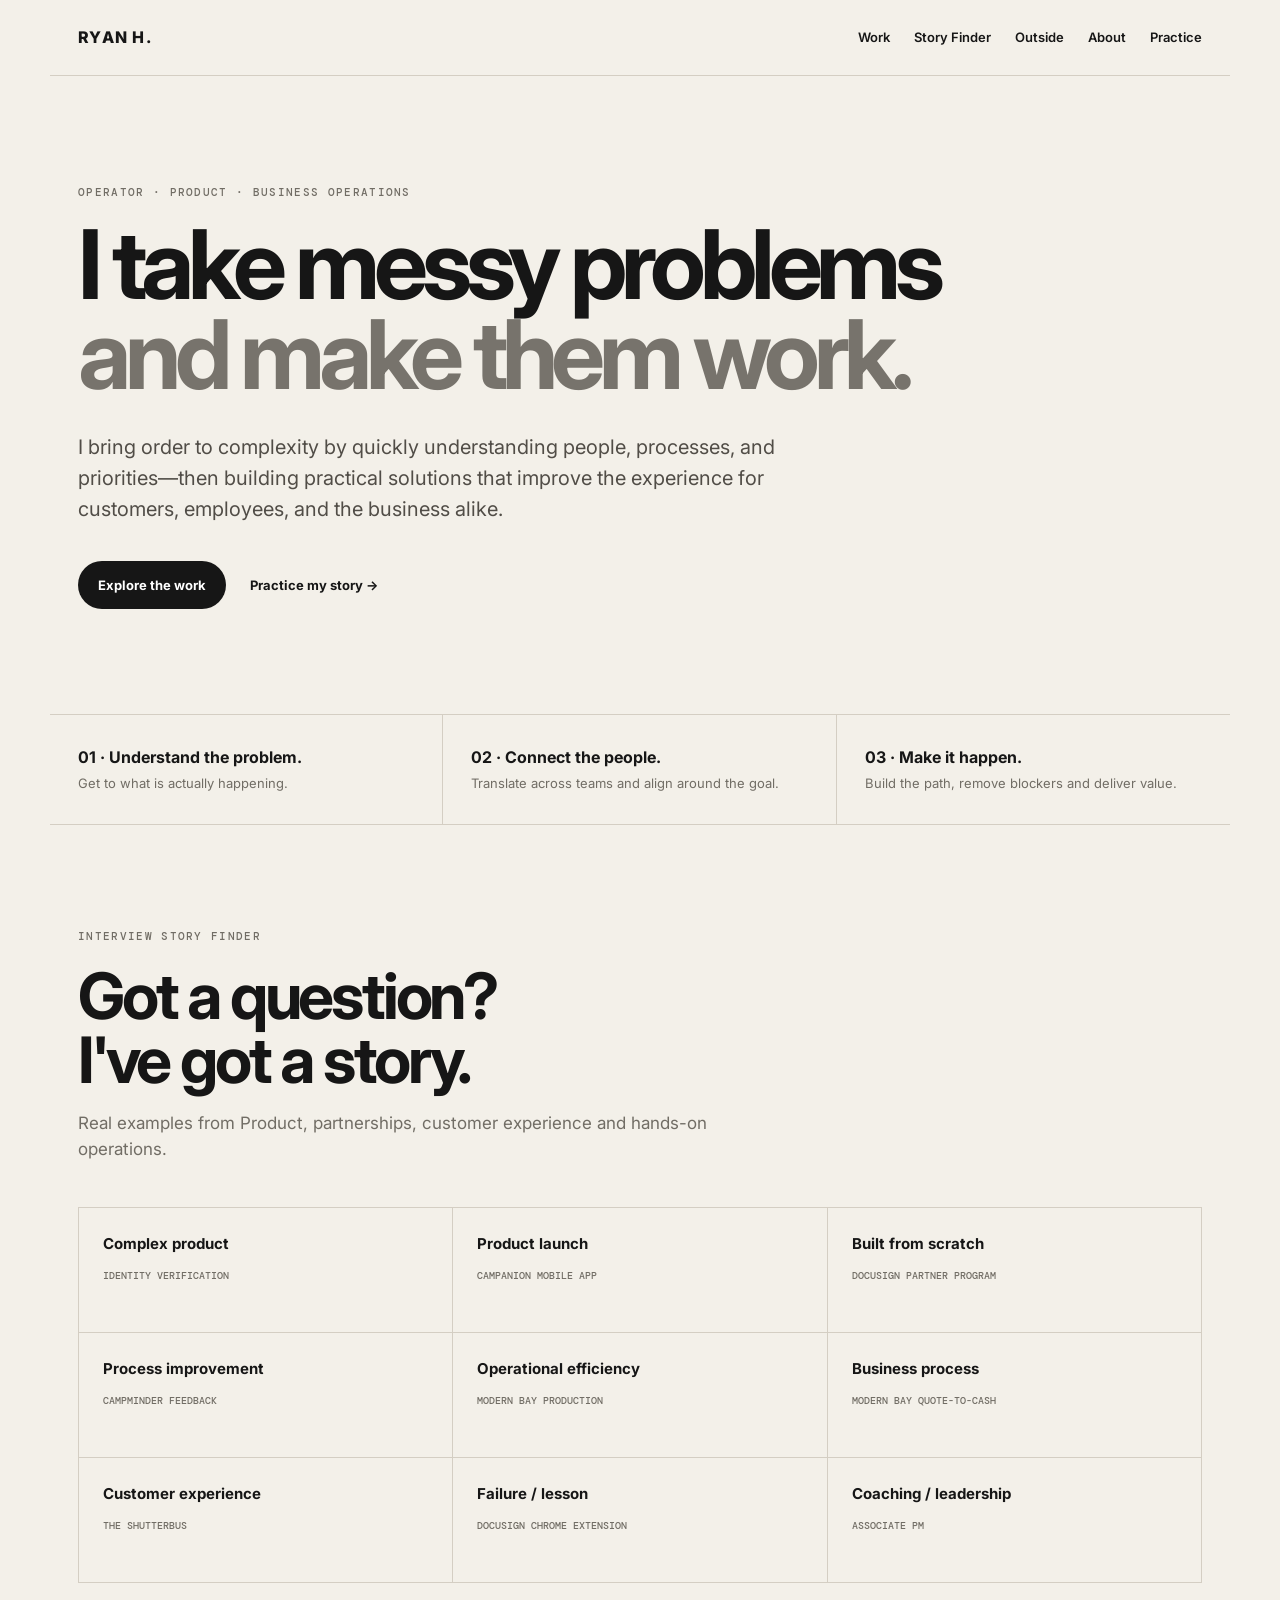
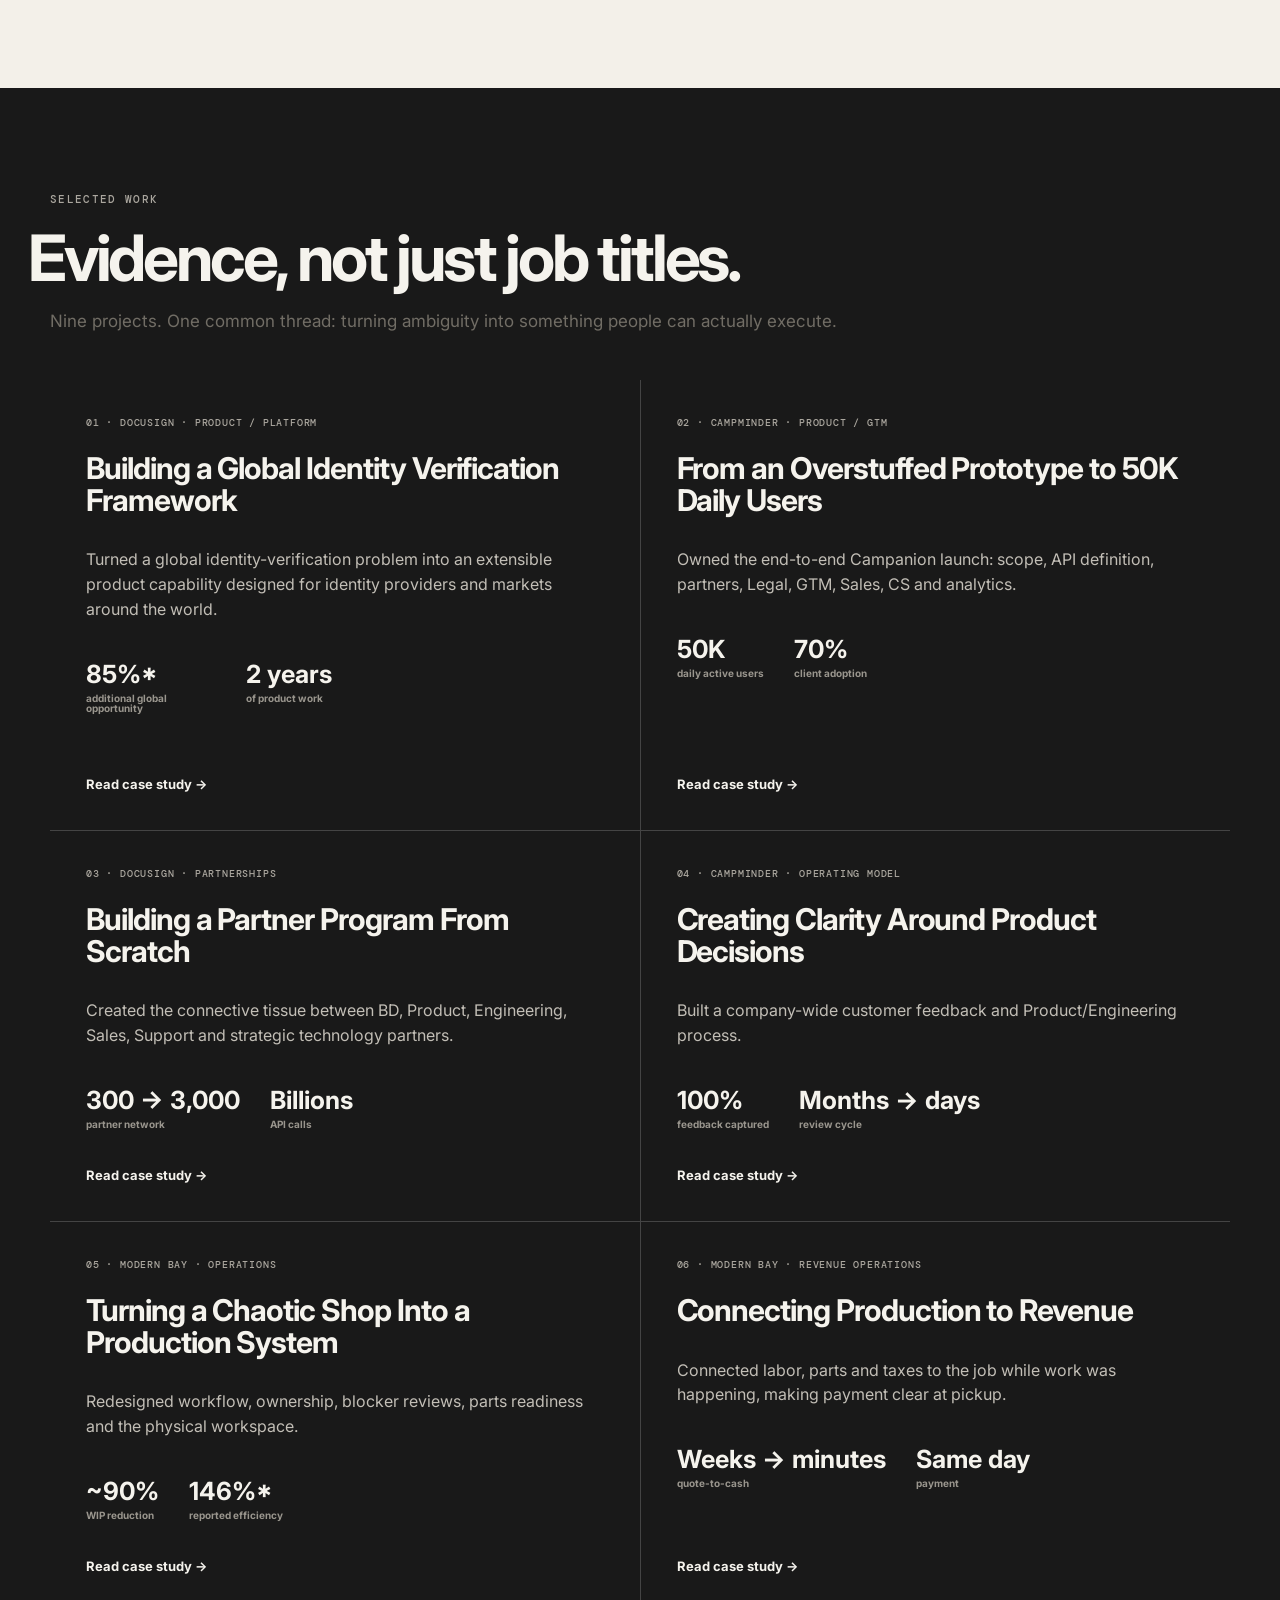
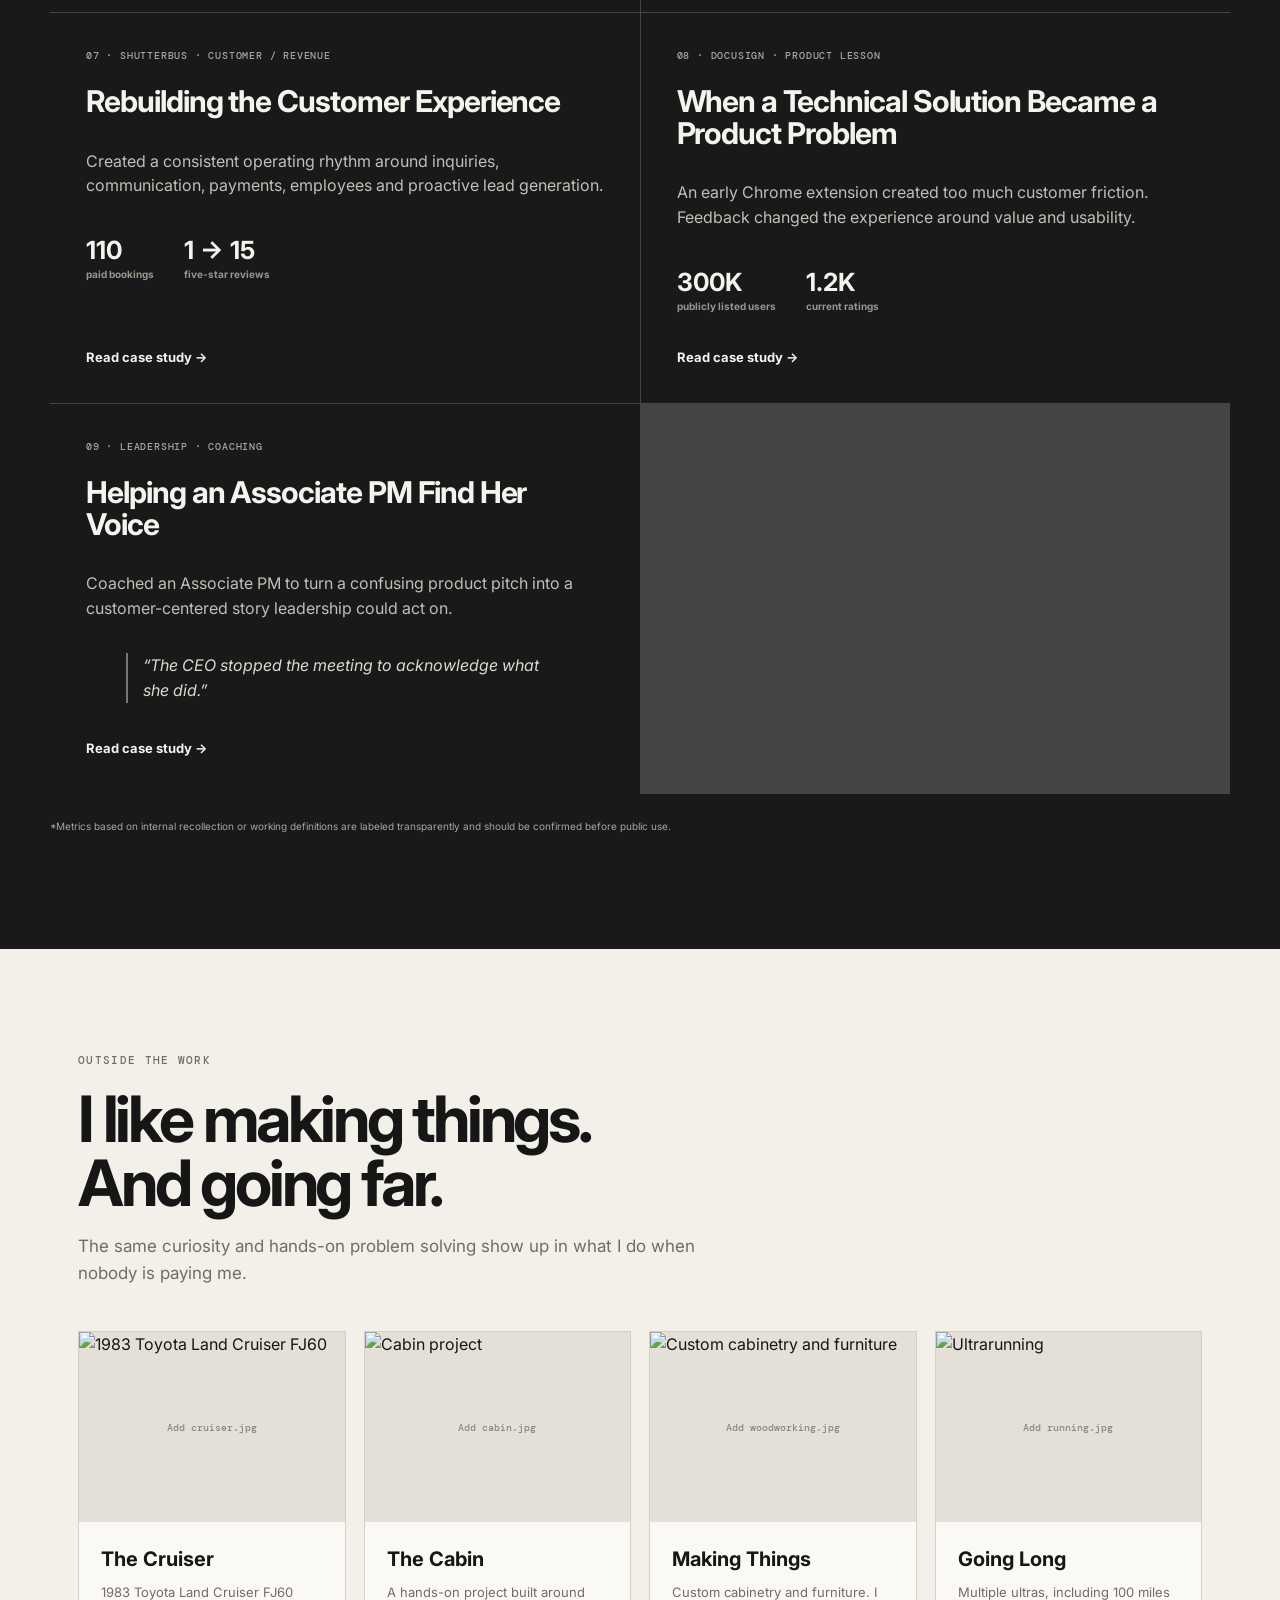
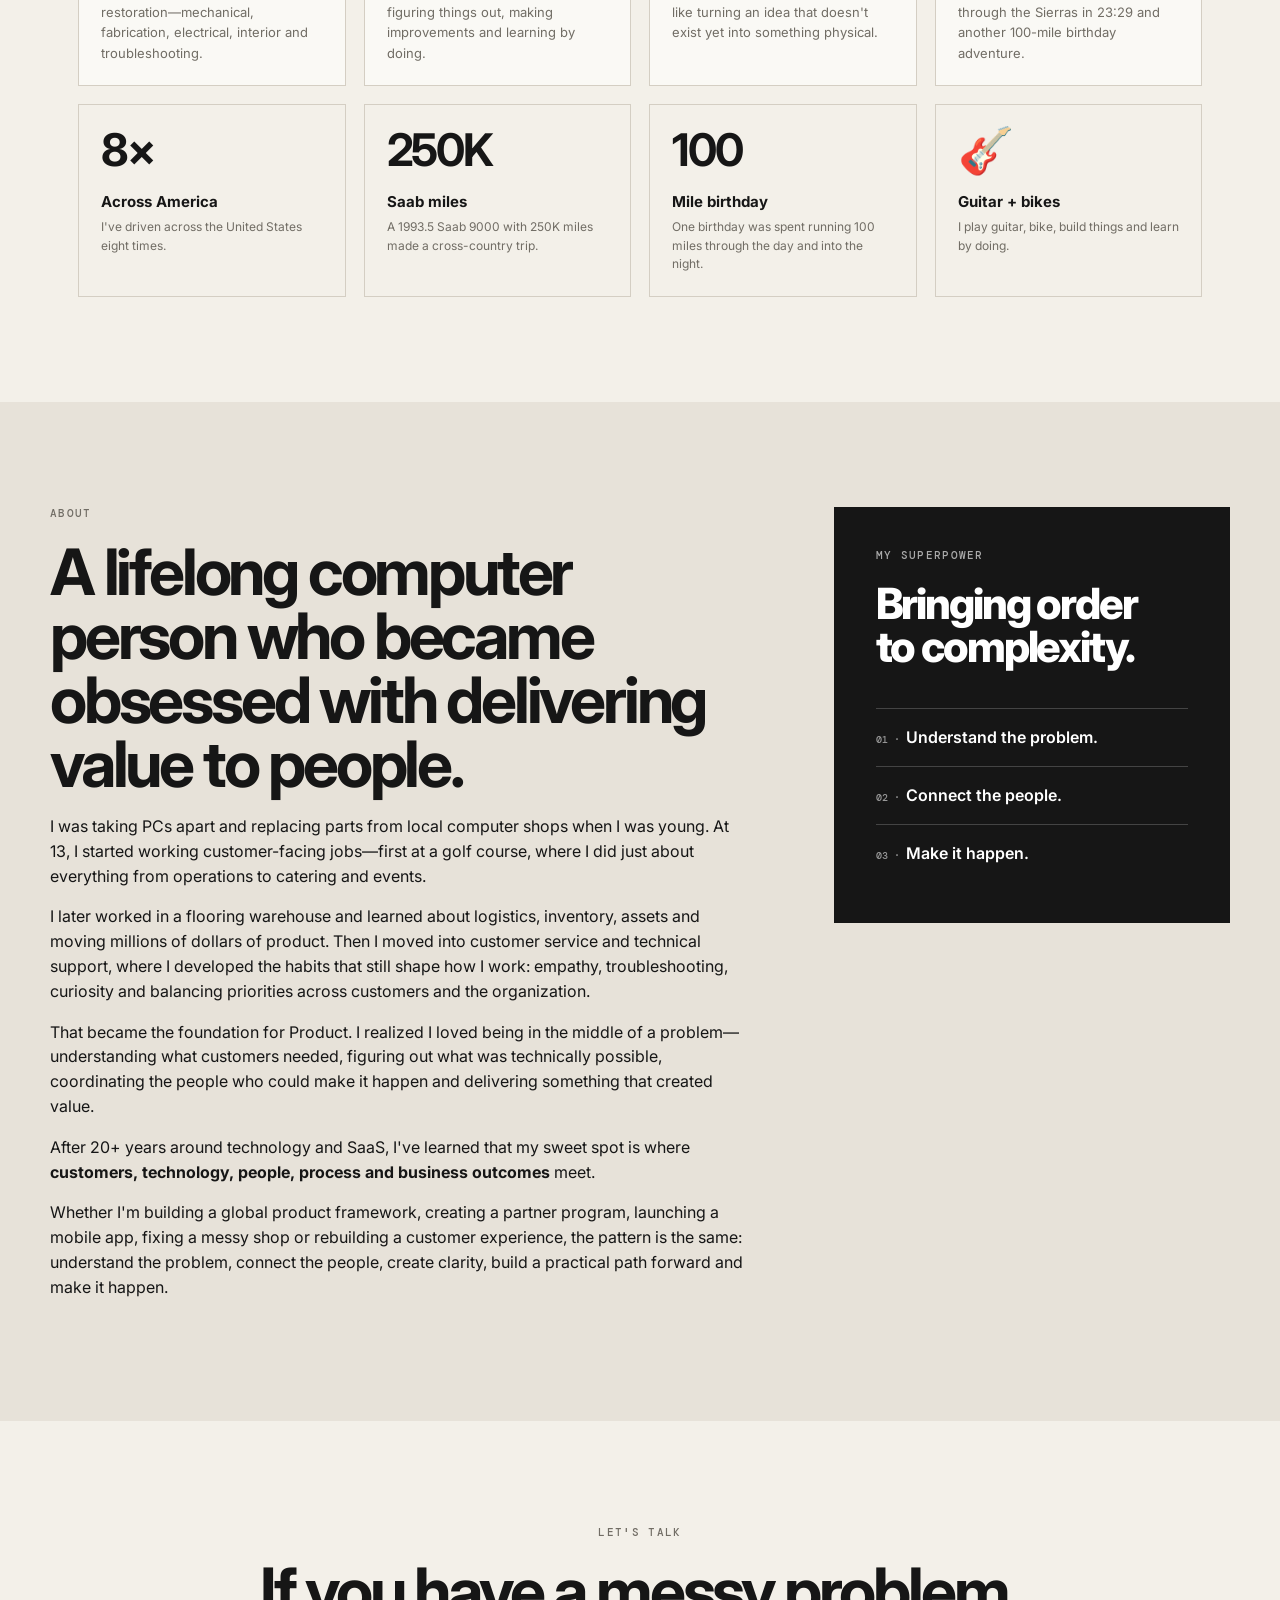
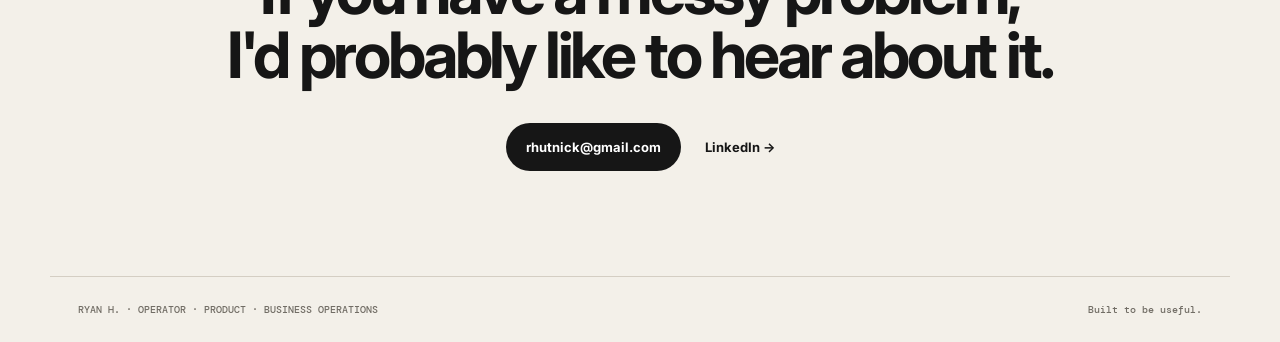
==== index.html @ d171f8b9 "Add files via upload" ====
<!doctype html><html lang="en"><head><meta charset="utf-8"><meta name="viewport" content="width=device-width,initial-scale=1">
<title>Ryan H. — Operator · Product · Business Operations</title><meta name="description" content="Ryan H. — bringing order to complexity across Product, Operations, technology and customers."><link rel="stylesheet" href="assets/styles.css"></head><body>
<header><a class="brand" href="index.html">RYAN H.</a><nav><a href="#work">Work</a><a href="#finder">Story Finder</a><a href="#outside">Outside</a><a href="#about">About</a><a href="practice.html">Practice</a></nav></header>
<main><section class="hero"><div class="eyebrow">OPERATOR · PRODUCT · BUSINESS OPERATIONS</div><h1>I take messy problems<br><em>and make them work.</em></h1><p>I bring order to complexity by quickly understanding people, processes, and priorities—then building practical solutions that improve the experience for customers, employees, and the business alike.</p><div class="actions"><a class="button" href="#work">Explore the work</a><a class="link" href="practice.html">Practice my story →</a></div></section>
<section class="triad"><div><b>01 · Understand the problem.</b><span>Get to what is actually happening.</span></div><div><b>02 · Connect the people.</b><span>Translate across teams and align around the goal.</span></div><div><b>03 · Make it happen.</b><span>Build the path, remove blockers and deliver value.</span></div></section>
<section id="finder" class="section"><div class="eyebrow">INTERVIEW STORY FINDER</div><h2>Got a question?<br>I've got a story.</h2><p class="intro">Real examples from Product, partnerships, customer experience and hands-on operations.</p><div class="grid">
<a href="case-identity.html"><b>Complex product</b><span>Identity Verification</span></a><a href="case-campanion.html"><b>Product launch</b><span>Campanion mobile app</span></a><a href="case-partner.html"><b>Built from scratch</b><span>DocuSign Partner Program</span></a><a href="case-feedback.html"><b>Process improvement</b><span>CampMinder Feedback</span></a><a href="case-production.html"><b>Operational efficiency</b><span>Modern Bay Production</span></a><a href="case-quotetocash.html"><b>Business process</b><span>Modern Bay Quote-to-Cash</span></a><a href="case-shutterbus.html"><b>Customer experience</b><span>The ShutterBus</span></a><a href="case-extension.html"><b>Failure / lesson</b><span>DocuSign Chrome Extension</span></a><a href="case-coaching.html"><b>Coaching / leadership</b><span>Associate PM</span></a></div></section>
<section id="work" class="section dark"><div class="eyebrow">SELECTED WORK</div><h2>Evidence, not just job titles.</h2><p class="intro">Nine projects. One common thread: turning ambiguity into something people can actually execute.</p><div class="work">
<article class="featured"><label>01 · DOCUSIGN · PRODUCT / PLATFORM</label><h3>Building a Global Identity Verification Framework</h3><p>Turned a global identity-verification problem into an extensible product capability designed for identity providers and markets around the world.</p><div class="stats"><strong>85%*<small>additional global opportunity</small></strong><strong>2 years<small>of product work</small></strong></div><a href="case-identity.html">Read case study →</a></article>
<article class="featured"><label>02 · CAMPMINDER · PRODUCT / GTM</label><h3>From an Overstuffed Prototype to 50K Daily Users</h3><p>Owned the end-to-end Campanion launch: scope, API definition, partners, Legal, GTM, Sales, CS and analytics.</p><div class="stats"><strong>50K<small>daily active users</small></strong><strong>70%<small>client adoption</small></strong></div><a href="case-campanion.html">Read case study →</a></article>
<article><label>03 · DOCUSIGN · PARTNERSHIPS</label><h3>Building a Partner Program From Scratch</h3><p>Created the connective tissue between BD, Product, Engineering, Sales, Support and strategic technology partners.</p><div class="stats"><strong>300 → 3,000<small>partner network</small></strong><strong>Billions<small>API calls</small></strong></div><a href="case-partner.html">Read case study →</a></article>
<article><label>04 · CAMPMINDER · OPERATING MODEL</label><h3>Creating Clarity Around Product Decisions</h3><p>Built a company-wide customer feedback and Product/Engineering process.</p><div class="stats"><strong>100%<small>feedback captured</small></strong><strong>Months → days<small>review cycle</small></strong></div><a href="case-feedback.html">Read case study →</a></article>
<article><label>05 · MODERN BAY · OPERATIONS</label><h3>Turning a Chaotic Shop Into a Production System</h3><p>Redesigned workflow, ownership, blocker reviews, parts readiness and the physical workspace.</p><div class="stats"><strong>~90%<small>WIP reduction</small></strong><strong>146%*<small>reported efficiency</small></strong></div><a href="case-production.html">Read case study →</a></article>
<article><label>06 · MODERN BAY · REVENUE OPERATIONS</label><h3>Connecting Production to Revenue</h3><p>Connected labor, parts and taxes to the job while work was happening, making payment clear at pickup.</p><div class="stats"><strong>Weeks → minutes<small>quote-to-cash</small></strong><strong>Same day<small>payment</small></strong></div><a href="case-quotetocash.html">Read case study →</a></article>
<article><label>07 · SHUTTERBUS · CUSTOMER / REVENUE</label><h3>Rebuilding the Customer Experience</h3><p>Created a consistent operating rhythm around inquiries, communication, payments, employees and proactive lead generation.</p><div class="stats"><strong>110<small>paid bookings</small></strong><strong>1 → 15<small>five-star reviews</small></strong></div><a href="case-shutterbus.html">Read case study →</a></article>
<article><label>08 · DOCUSIGN · PRODUCT LESSON</label><h3>When a Technical Solution Became a Product Problem</h3><p>An early Chrome extension created too much customer friction. Feedback changed the experience around value and usability.</p><div class="stats"><strong>300K<small>publicly listed users</small></strong><strong>1.2K<small>current ratings</small></strong></div><a href="case-extension.html">Read case study →</a></article>
<article><label>09 · LEADERSHIP · COACHING</label><h3>Helping an Associate PM Find Her Voice</h3><p>Coached an Associate PM to turn a confusing product pitch into a customer-centered story leadership could act on.</p><blockquote>“The CEO stopped the meeting to acknowledge what she did.”</blockquote><a href="case-coaching.html">Read case study →</a></article></div><p class="note">*Metrics based on internal recollection or working definitions are labeled transparently and should be confirmed before public use.</p></section>
<section id="outside" class="section"><div class="eyebrow">OUTSIDE THE WORK</div><h2>I like making things.<br>And going far.</h2><p class="intro">The same curiosity and hands-on problem solving show up in what I do when nobody is paying me.</p><div class="personal">
<div class="personal-card"><div class="photo"><img src="assets/images/cruiser.jpg" alt="1983 Toyota Land Cruiser FJ60"><span>Add cruiser.jpg</span></div><h3>The Cruiser</h3><p>1983 Toyota Land Cruiser FJ60 restoration—mechanical, fabrication, electrical, interior and troubleshooting.</p></div>
<div class="personal-card"><div class="photo"><img src="assets/images/cabin.jpg" alt="Cabin project"><span>Add cabin.jpg</span></div><h3>The Cabin</h3><p>A hands-on project built around figuring things out, making improvements and learning by doing.</p></div>
<div class="personal-card"><div class="photo"><img src="assets/images/woodworking.jpg" alt="Custom cabinetry and furniture"><span>Add woodworking.jpg</span></div><h3>Making Things</h3><p>Custom cabinetry and furniture. I like turning an idea that doesn't exist yet into something physical.</p></div>
<div class="personal-card"><div class="photo"><img src="assets/images/running.jpg" alt="Ultrarunning"><span>Add running.jpg</span></div><h3>Going Long</h3><p>Multiple ultras, including 100 miles through the Sierras in 23:29 and another 100-mile birthday adventure.</p></div></div>
<div class="facts"><div><strong>8×</strong><b>Across America</b><span>I've driven across the United States eight times.</span></div><div><strong>250K</strong><b>Saab miles</b><span>A 1993.5 Saab 9000 with 250K miles made a cross-country trip.</span></div><div><strong>100</strong><b>Mile birthday</b><span>One birthday was spent running 100 miles through the day and into the night.</span></div><div><strong>🎸</strong><b>Guitar + bikes</b><span>I play guitar, bike, build things and learn by doing.</span></div></div></section>
<section id="about" class="about"><div><div class="eyebrow">ABOUT</div><h2>A lifelong computer person who became obsessed with delivering value to people.</h2><p>I was taking PCs apart and replacing parts from local computer shops when I was young. At 13, I started working customer-facing jobs—first at a golf course, where I did just about everything from operations to catering and events.</p><p>I later worked in a flooring warehouse and learned about logistics, inventory, assets and moving millions of dollars of product. Then I moved into customer service and technical support, where I developed the habits that still shape how I work: empathy, troubleshooting, curiosity and balancing priorities across customers and the organization.</p><p>That became the foundation for Product. I realized I loved being in the middle of a problem—understanding what customers needed, figuring out what was technically possible, coordinating the people who could make it happen and delivering something that created value.</p><p>After 20+ years around technology and SaaS, I've learned that my sweet spot is where <b>customers, technology, people, process and business outcomes</b> meet.</p><p>Whether I'm building a global product framework, creating a partner program, launching a mobile app, fixing a messy shop or rebuilding a customer experience, the pattern is the same: understand the problem, connect the people, create clarity, build a practical path forward and make it happen.</p></div><aside><div class="eyebrow">MY SUPERPOWER</div><div class="super">Bringing order<br>to complexity.</div><ol><li>Understand the problem.</li><li>Connect the people.</li><li>Make it happen.</li></ol></aside></section>
<section class="section contact"><div class="eyebrow">LET'S TALK</div><h2>If you have a messy problem,<br>I'd probably like to hear about it.</h2><div class="actions"><a class="button" href="mailto:rhutnick@gmail.com">rhutnick@gmail.com</a><a class="link" href="https://www.linkedin.com/in/ryanhutnick/" target="_blank">LinkedIn →</a></div></section></main>
<footer><span>RYAN H. · OPERATOR · PRODUCT · BUSINESS OPERATIONS</span><span>Built to be useful.</span></footer></body></html>
---- assets/styles.css ----
@import url('https://fonts.googleapis.com/css2?family=DM+Mono:wght@400;500&family=Inter:wght@400;500;600;700;800&display=swap');
:root{--bg:#f3f0e9;--paper:#faf9f5;--ink:#161616;--muted:#716d65;--line:#d4cec3;--dark:#191919;--max:1180px}*{box-sizing:border-box}html{scroll-behavior:smooth}body{margin:0;background:var(--bg);color:var(--ink);font-family:Inter,Arial,sans-serif;line-height:1.55}a{color:inherit;text-decoration:none}header{height:76px;max-width:var(--max);margin:auto;padding:0 28px;display:flex;align-items:center;justify-content:space-between;border-bottom:1px solid var(--line)}.brand{font-weight:800;letter-spacing:.08em}nav{display:flex;gap:24px;font-size:13px;font-weight:600}nav a:hover,.link:hover{text-decoration:underline}.hero{max-width:var(--max);margin:auto;padding:110px 28px 105px}.eyebrow{font:500 11px/1.2 'DM Mono',monospace;letter-spacing:.12em;color:var(--muted);margin-bottom:20px}.hero h1{font-size:clamp(48px,8vw,96px);line-height:.94;letter-spacing:-.065em;margin:0 0 32px}.hero h1 em{font-style:normal;color:#77736c}.hero p{max-width:780px;font-size:20px;color:#514d47}.actions{display:flex;gap:24px;align-items:center;margin-top:36px}.button{background:var(--ink);color:#fff;padding:14px 20px;border-radius:999px;font-weight:700;font-size:13px}.link{font-weight:700;font-size:13px}.triad{max-width:var(--max);margin:auto;border-top:1px solid var(--line);border-bottom:1px solid var(--line);display:grid;grid-template-columns:repeat(3,1fr)}.triad div{padding:30px 28px;border-right:1px solid var(--line)}.triad div:last-child{border:0}.triad b{display:block}.triad span{font-size:13px;color:var(--muted)}.section{max-width:var(--max);margin:auto;padding:105px 28px}.section h2,.about h2,.contact h2{font-size:clamp(38px,5vw,64px);line-height:1;letter-spacing:-.05em;margin:0 0 18px}.intro{font-size:17px;color:var(--muted);max-width:680px}.grid{display:grid;grid-template-columns:repeat(3,1fr);border-left:1px solid var(--line);border-top:1px solid var(--line);margin-top:45px}.grid a{min-height:125px;padding:24px;border-right:1px solid var(--line);border-bottom:1px solid var(--line);transition:.2s}.grid a:hover{background:#ebe7df}.grid b,.grid span{display:block}.grid b{font-size:15px;margin-bottom:13px}.grid span{font:500 10px 'DM Mono',monospace;color:var(--muted);text-transform:uppercase}.dark{max-width:none;background:var(--dark);color:#f5f3ed}.dark>.eyebrow,.dark>.intro,.note{max-width:var(--max);margin-left:auto;margin-right:auto}.dark>.eyebrow{color:#aaa69e}.work{max-width:var(--max);margin:45px auto 0;display:grid;grid-template-columns:repeat(2,1fr);gap:1px;background:#444}.work article{background:var(--dark);padding:36px;min-height:390px;display:flex;flex-direction:column}.work .featured{min-height:450px}.work label{font:500 10px 'DM Mono',monospace;color:#aaa69e;letter-spacing:.08em;margin-bottom:24px}.work h3{font-size:30px;line-height:1.06;letter-spacing:-.035em;margin:0 0 15px}.work p{color:#c2beb6}.work a{margin-top:auto;font-weight:700;font-size:13px}.stats{display:flex;gap:30px;margin:24px 0}.stats strong{font-size:25px;line-height:1}.stats small{display:block;color:#99958d;font-size:10px;max-width:130px;margin-top:6px}.work blockquote{border-left:2px solid #777;padding-left:15px;color:#ddd8ce;font-style:italic}.note{color:#aaa69e;font-size:10px;margin-top:25px}.personal{display:grid;grid-template-columns:repeat(4,1fr);gap:18px;margin-top:45px}.personal-card{background:var(--paper);border:1px solid var(--line);padding:22px}.personal-card h3{font-size:20px;margin:0 0 7px}.personal-card p{font-size:13px;color:var(--muted);margin:0}.photo{height:190px;margin:-22px -22px 22px;background:#e5e0d7;display:flex;align-items:center;justify-content:center;overflow:hidden;position:relative}.photo img{width:100%;height:100%;object-fit:cover}.photo span{position:absolute;font:500 10px 'DM Mono',monospace;color:#888}.facts{display:grid;grid-template-columns:repeat(4,1fr);gap:18px;margin-top:18px}.facts div{border:1px solid var(--line);padding:22px;min-height:175px}.facts strong{display:block;font-size:45px;line-height:1;letter-spacing:-.05em;margin-bottom:18px}.facts b,.facts span{display:block}.facts b{font-size:15px}.facts span{font-size:12px;color:var(--muted);margin-top:5px}.about{max-width:none;background:#e7e2d9;padding:105px max(28px,calc((100% - 1180px)/2));display:grid;grid-template-columns:1.4fr .8fr;gap:90px}.about p{font-size:16px;max-width:700px}.about aside{background:var(--ink);color:white;padding:42px;align-self:start;position:sticky;top:25px}.about aside .eyebrow{color:#aaa}.super{font-size:43px;font-weight:800;line-height:1;letter-spacing:-.05em;margin:20px 0 40px}.about ol{padding:0;margin:0;list-style:none;counter-reset:x}.about li{counter-increment:x;border-top:1px solid #444;padding:16px 0;font-weight:600}.about li:before{content:'0' counter(x) ' · ';font:500 10px 'DM Mono',monospace;color:#999}.contact{text-align:center}.contact .actions{justify-content:center}footer{max-width:var(--max);margin:auto;border-top:1px solid var(--line);padding:26px 28px;font:500 10px 'DM Mono',monospace;color:var(--muted);display:flex;justify-content:space-between}
@media(max-width:850px){nav{display:none}.hero{padding-top:75px}.triad,.grid,.work,.personal,.facts,.about{grid-template-columns:1fr}.triad div{border-right:0;border-bottom:1px solid var(--line)}.triad div:last-child{border-bottom:0}.work article,.work .featured{min-height:340px}.about{padding:75px 28px;gap:35px}.about aside{position:static}.personal-card{min-height:300px}footer{display:block}footer span{display:block;margin:5px 0}}
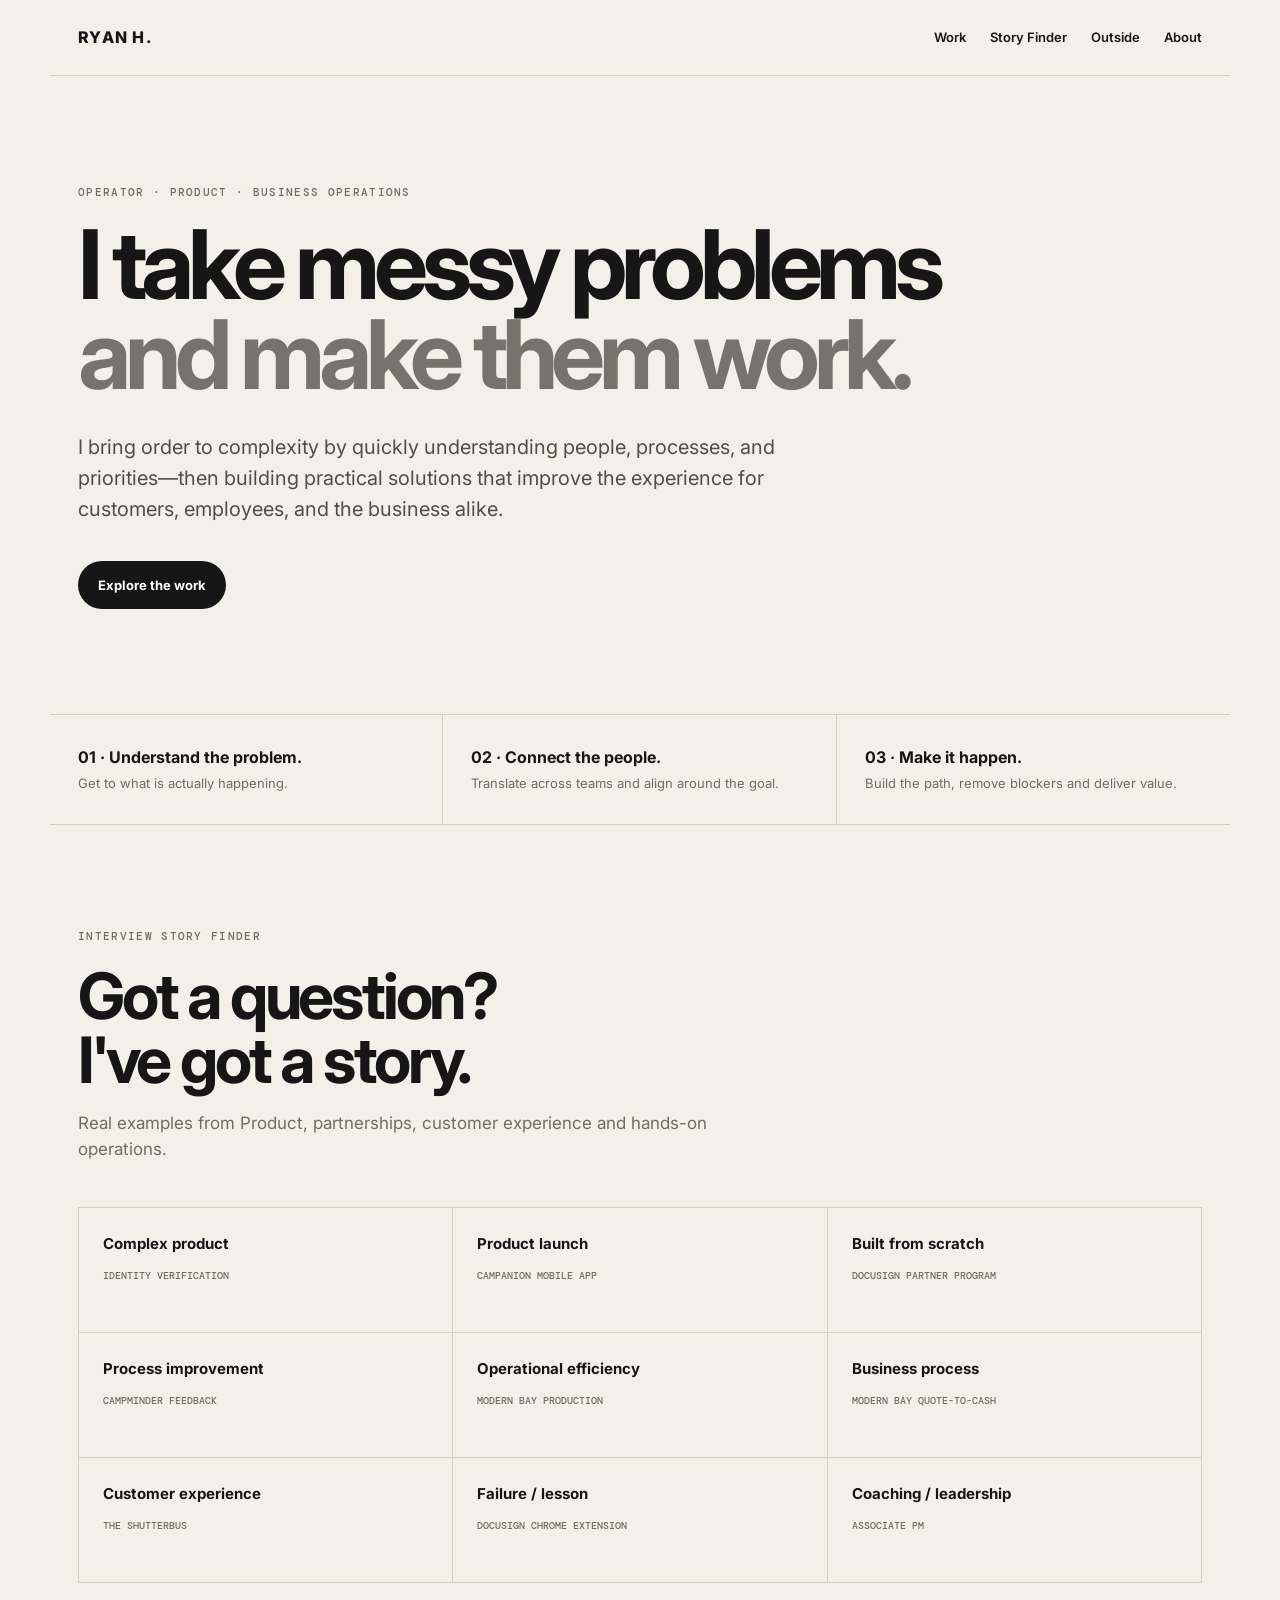
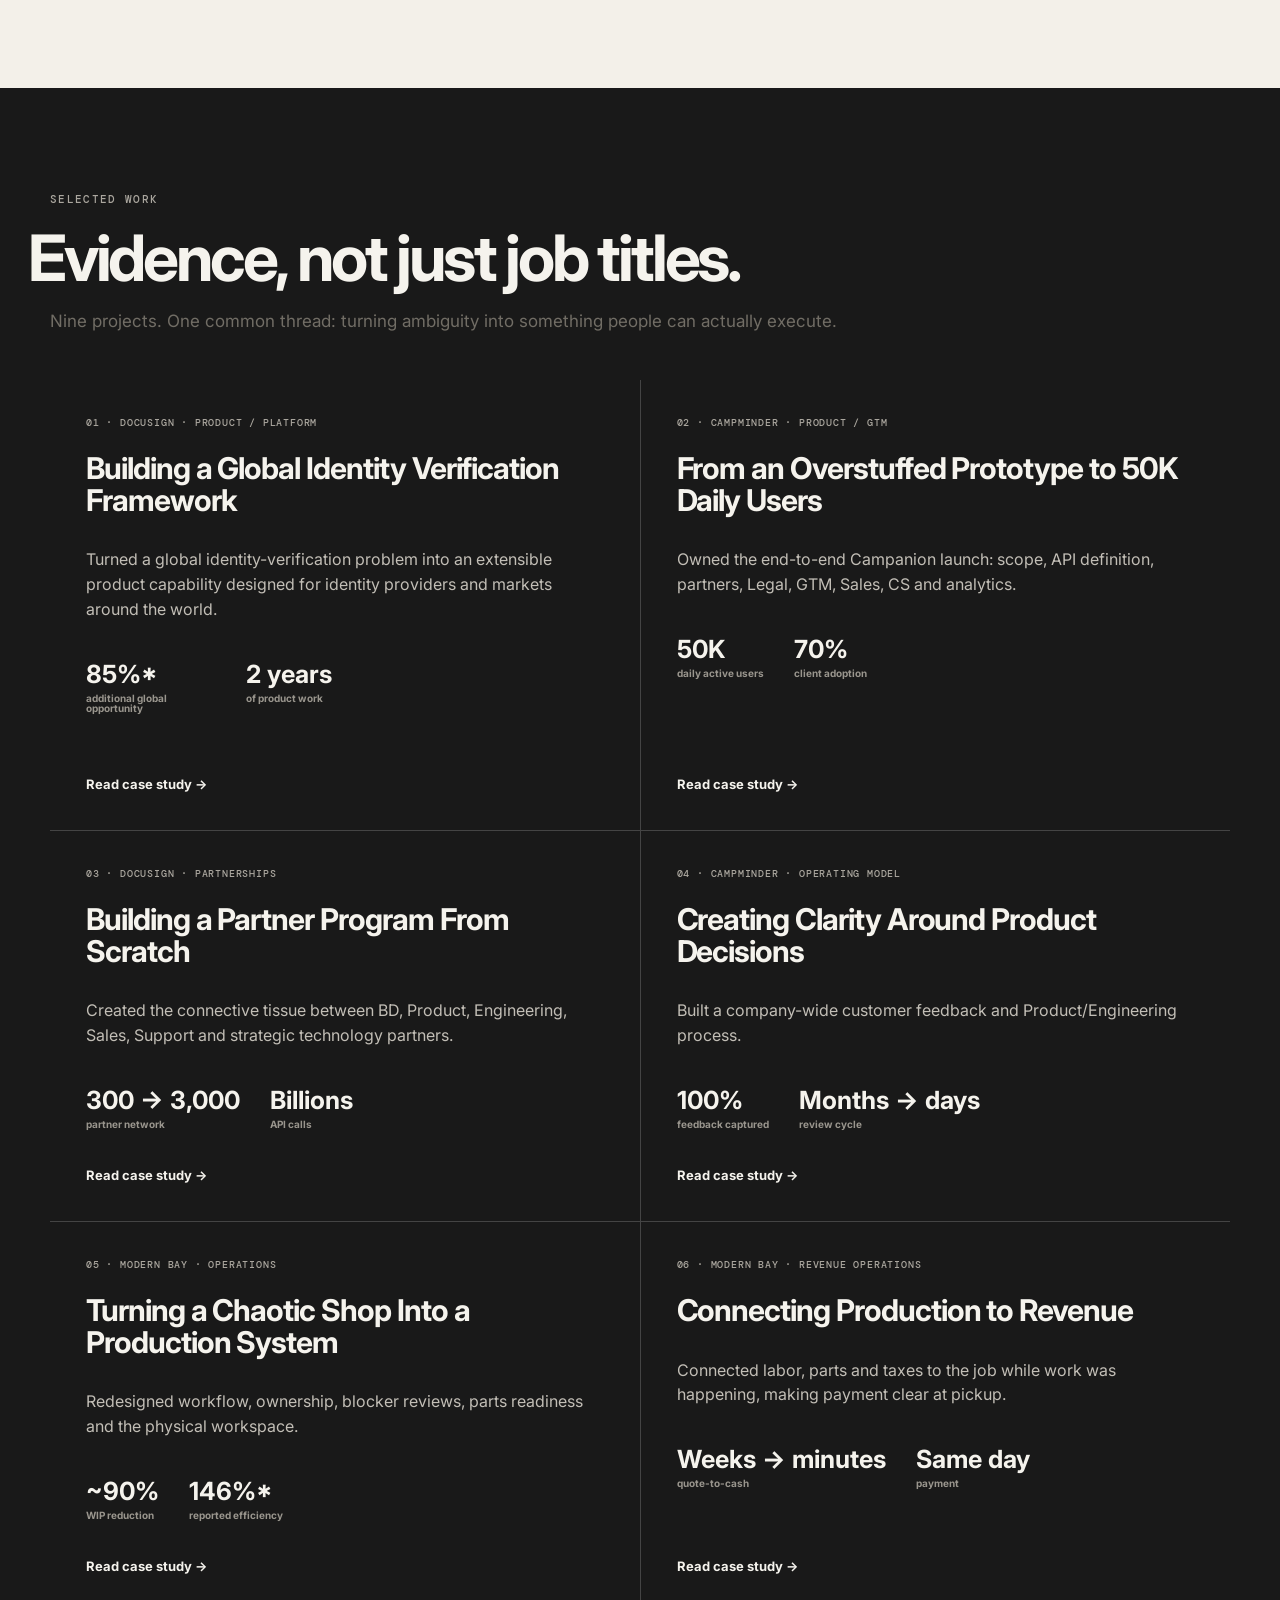
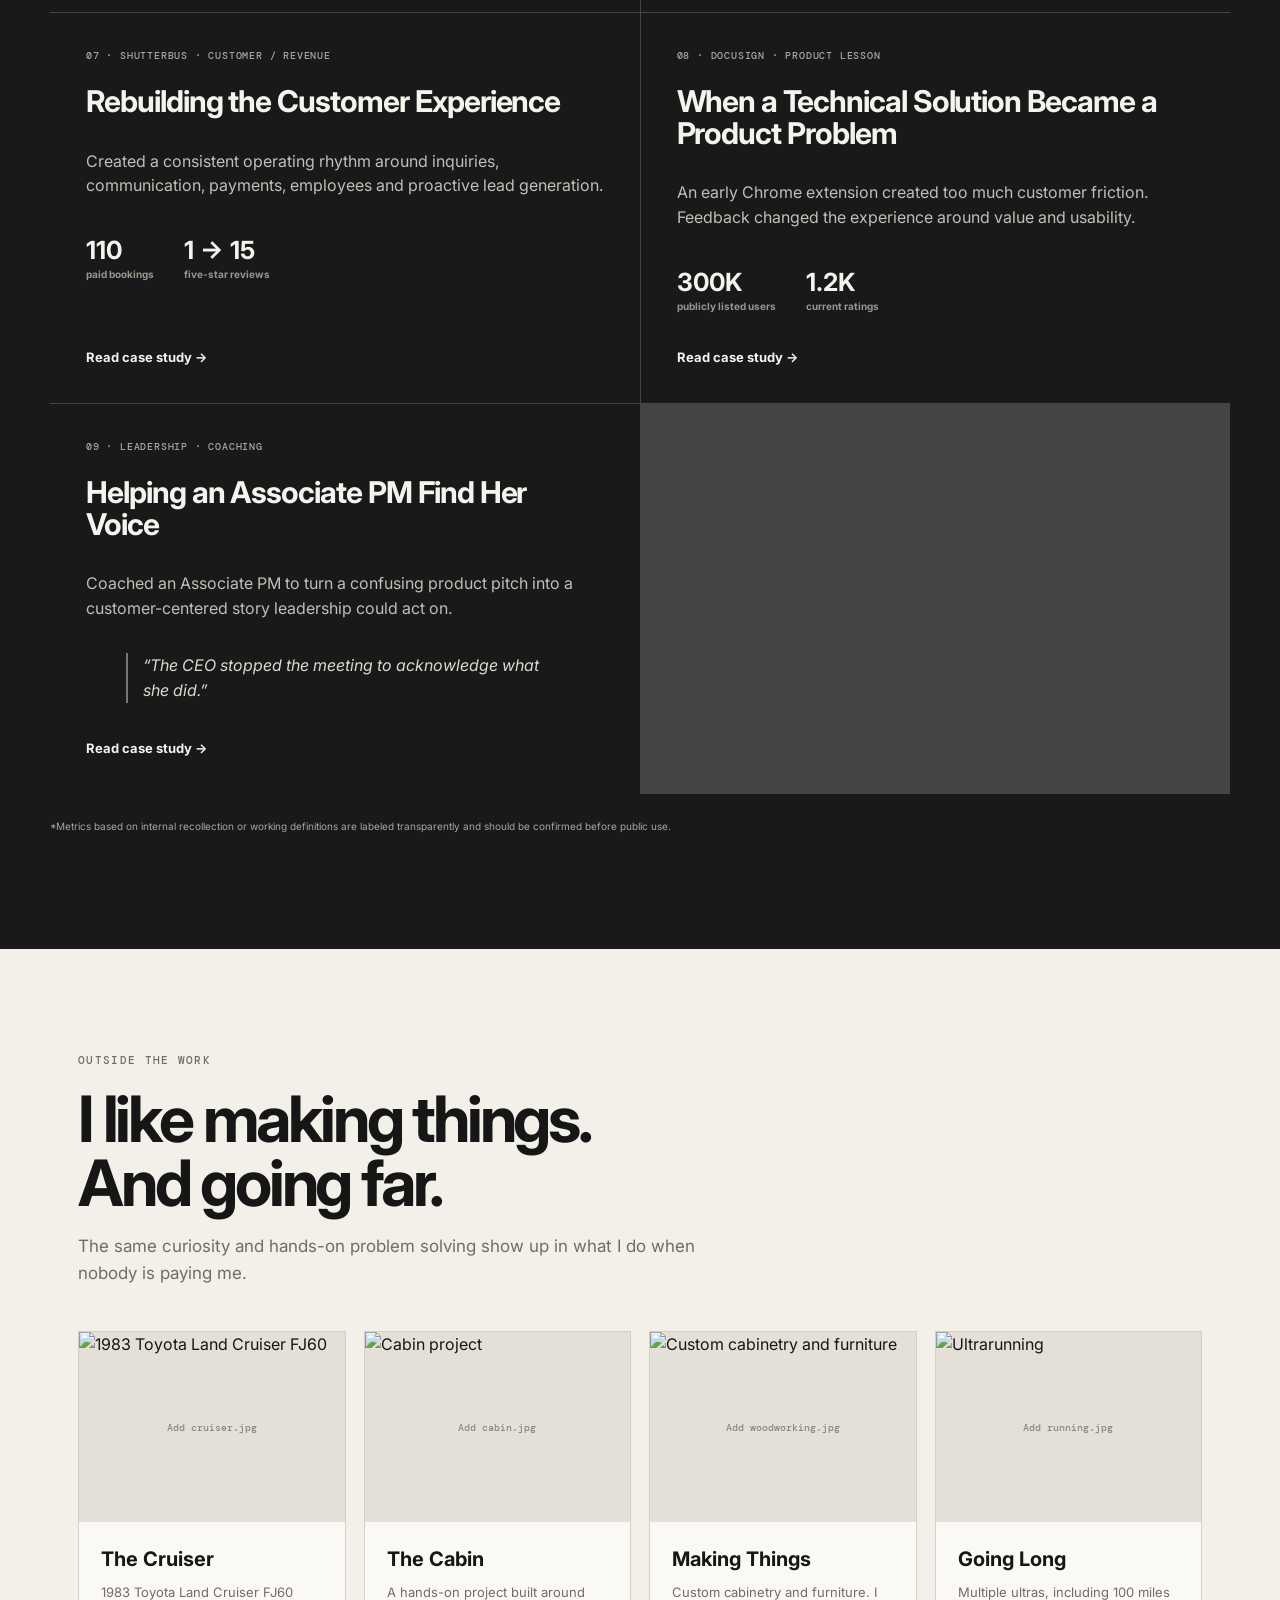
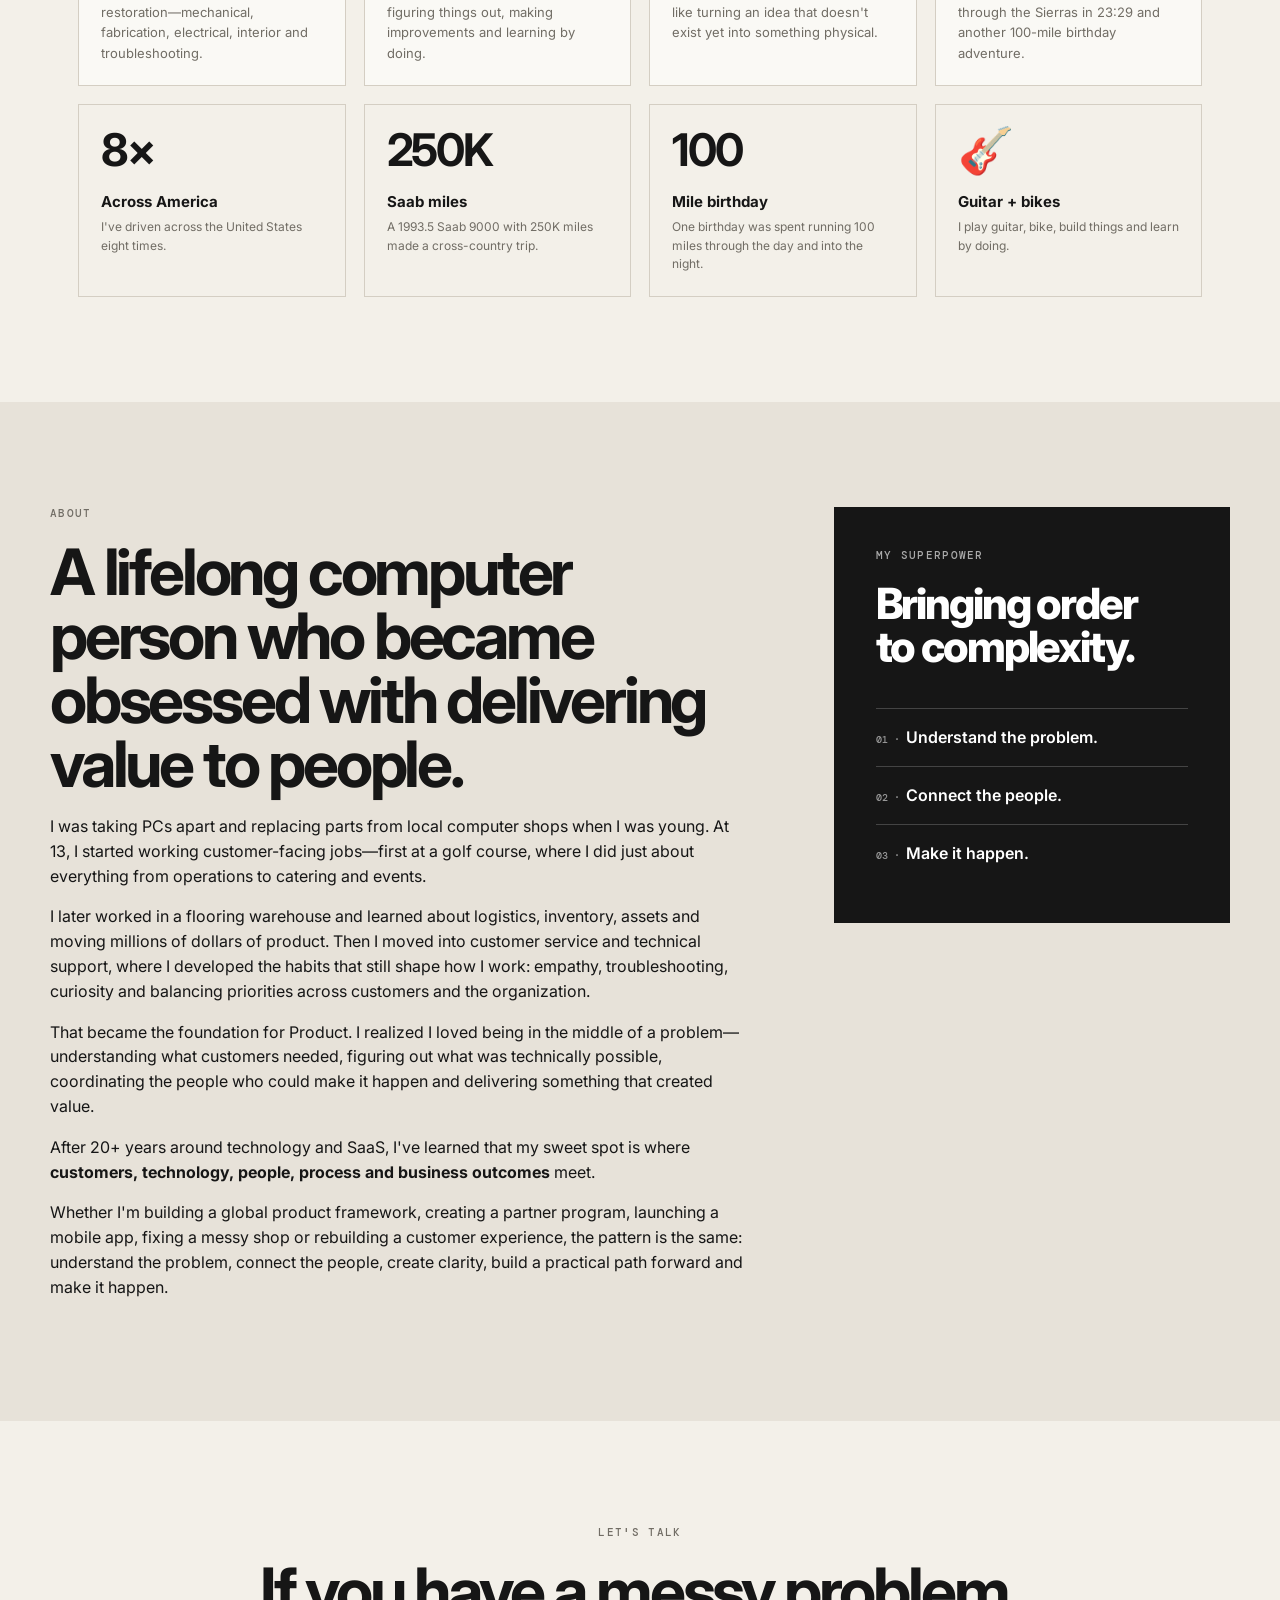
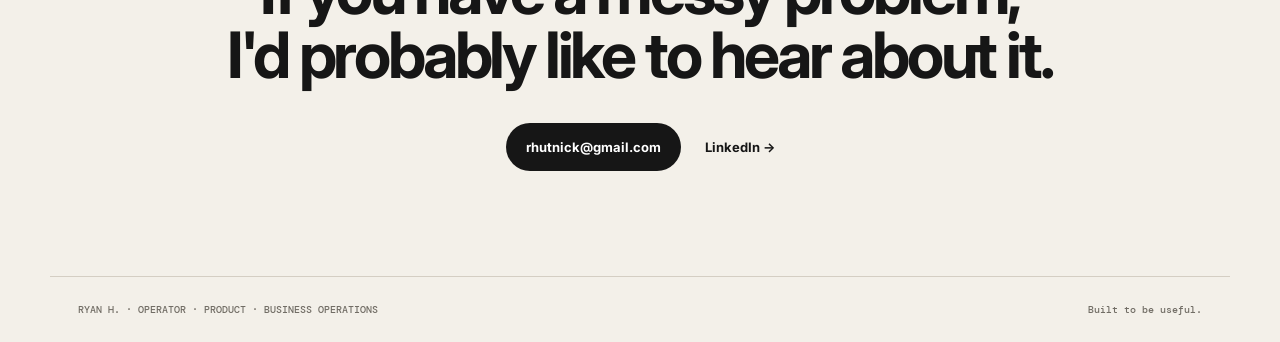
==== commit 667d1432: "Refactor HTML structure and content" ====
--- a/index.html
+++ b/index.html
@@ -1,7 +1,7 @@
 <!doctype html><html lang="en"><head><meta charset="utf-8"><meta name="viewport" content="width=device-width,initial-scale=1">
 <title>Ryan H. — Operator · Product · Business Operations</title><meta name="description" content="Ryan H. — bringing order to complexity across Product, Operations, technology and customers."><link rel="stylesheet" href="assets/styles.css"></head><body>
-<header><a class="brand" href="index.html">RYAN H.</a><nav><a href="#work">Work</a><a href="#finder">Story Finder</a><a href="#outside">Outside</a><a href="#about">About</a><a href="practice.html">Practice</a></nav></header>
-<main><section class="hero"><div class="eyebrow">OPERATOR · PRODUCT · BUSINESS OPERATIONS</div><h1>I take messy problems<br><em>and make them work.</em></h1><p>I bring order to complexity by quickly understanding people, processes, and priorities—then building practical solutions that improve the experience for customers, employees, and the business alike.</p><div class="actions"><a class="button" href="#work">Explore the work</a><a class="link" href="practice.html">Practice my story →</a></div></section>
+<header><a class="brand" href="index.html">RYAN H.</a><nav><a href="#work">Work</a><a href="#finder">Story Finder</a><a href="#outside">Outside</a><a href="#about">About</a></nav></header>
+<main><section class="hero"><div class="eyebrow">OPERATOR · PRODUCT · BUSINESS OPERATIONS</div><h1>I take messy problems<br><em>and make them work.</em></h1><p>I bring order to complexity by quickly understanding people, processes, and priorities—then building practical solutions that improve the experience for customers, employees, and the business alike.</p><div class="actions"><a class="button" href="#work">Explore the work</a></div></section>
 <section class="triad"><div><b>01 · Understand the problem.</b><span>Get to what is actually happening.</span></div><div><b>02 · Connect the people.</b><span>Translate across teams and align around the goal.</span></div><div><b>03 · Make it happen.</b><span>Build the path, remove blockers and deliver value.</span></div></section>
 <section id="finder" class="section"><div class="eyebrow">INTERVIEW STORY FINDER</div><h2>Got a question?<br>I've got a story.</h2><p class="intro">Real examples from Product, partnerships, customer experience and hands-on operations.</p><div class="grid">
 <a href="case-identity.html"><b>Complex product</b><span>Identity Verification</span></a><a href="case-campanion.html"><b>Product launch</b><span>Campanion mobile app</span></a><a href="case-partner.html"><b>Built from scratch</b><span>DocuSign Partner Program</span></a><a href="case-feedback.html"><b>Process improvement</b><span>CampMinder Feedback</span></a><a href="case-production.html"><b>Operational efficiency</b><span>Modern Bay Production</span></a><a href="case-quotetocash.html"><b>Business process</b><span>Modern Bay Quote-to-Cash</span></a><a href="case-shutterbus.html"><b>Customer experience</b><span>The ShutterBus</span></a><a href="case-extension.html"><b>Failure / lesson</b><span>DocuSign Chrome Extension</span></a><a href="case-coaching.html"><b>Coaching / leadership</b><span>Associate PM</span></a></div></section>
@@ -23,4 +23,4 @@
 <div class="facts"><div><strong>8×</strong><b>Across America</b><span>I've driven across the United States eight times.</span></div><div><strong>250K</strong><b>Saab miles</b><span>A 1993.5 Saab 9000 with 250K miles made a cross-country trip.</span></div><div><strong>100</strong><b>Mile birthday</b><span>One birthday was spent running 100 miles through the day and into the night.</span></div><div><strong>🎸</strong><b>Guitar + bikes</b><span>I play guitar, bike, build things and learn by doing.</span></div></div></section>
 <section id="about" class="about"><div><div class="eyebrow">ABOUT</div><h2>A lifelong computer person who became obsessed with delivering value to people.</h2><p>I was taking PCs apart and replacing parts from local computer shops when I was young. At 13, I started working customer-facing jobs—first at a golf course, where I did just about everything from operations to catering and events.</p><p>I later worked in a flooring warehouse and learned about logistics, inventory, assets and moving millions of dollars of product. Then I moved into customer service and technical support, where I developed the habits that still shape how I work: empathy, troubleshooting, curiosity and balancing priorities across customers and the organization.</p><p>That became the foundation for Product. I realized I loved being in the middle of a problem—understanding what customers needed, figuring out what was technically possible, coordinating the people who could make it happen and delivering something that created value.</p><p>After 20+ years around technology and SaaS, I've learned that my sweet spot is where <b>customers, technology, people, process and business outcomes</b> meet.</p><p>Whether I'm building a global product framework, creating a partner program, launching a mobile app, fixing a messy shop or rebuilding a customer experience, the pattern is the same: understand the problem, connect the people, create clarity, build a practical path forward and make it happen.</p></div><aside><div class="eyebrow">MY SUPERPOWER</div><div class="super">Bringing order<br>to complexity.</div><ol><li>Understand the problem.</li><li>Connect the people.</li><li>Make it happen.</li></ol></aside></section>
 <section class="section contact"><div class="eyebrow">LET'S TALK</div><h2>If you have a messy problem,<br>I'd probably like to hear about it.</h2><div class="actions"><a class="button" href="mailto:rhutnick@gmail.com">rhutnick@gmail.com</a><a class="link" href="https://www.linkedin.com/in/ryanhutnick/" target="_blank">LinkedIn →</a></div></section></main>
-<footer><span>RYAN H. · OPERATOR · PRODUCT · BUSINESS OPERATIONS</span><span>Built to be useful.</span></footer></body></html>+<footer><span>RYAN H. · OPERATOR · PRODUCT · BUSINESS OPERATIONS</span><span>Built to be useful.</span></footer></body></html>
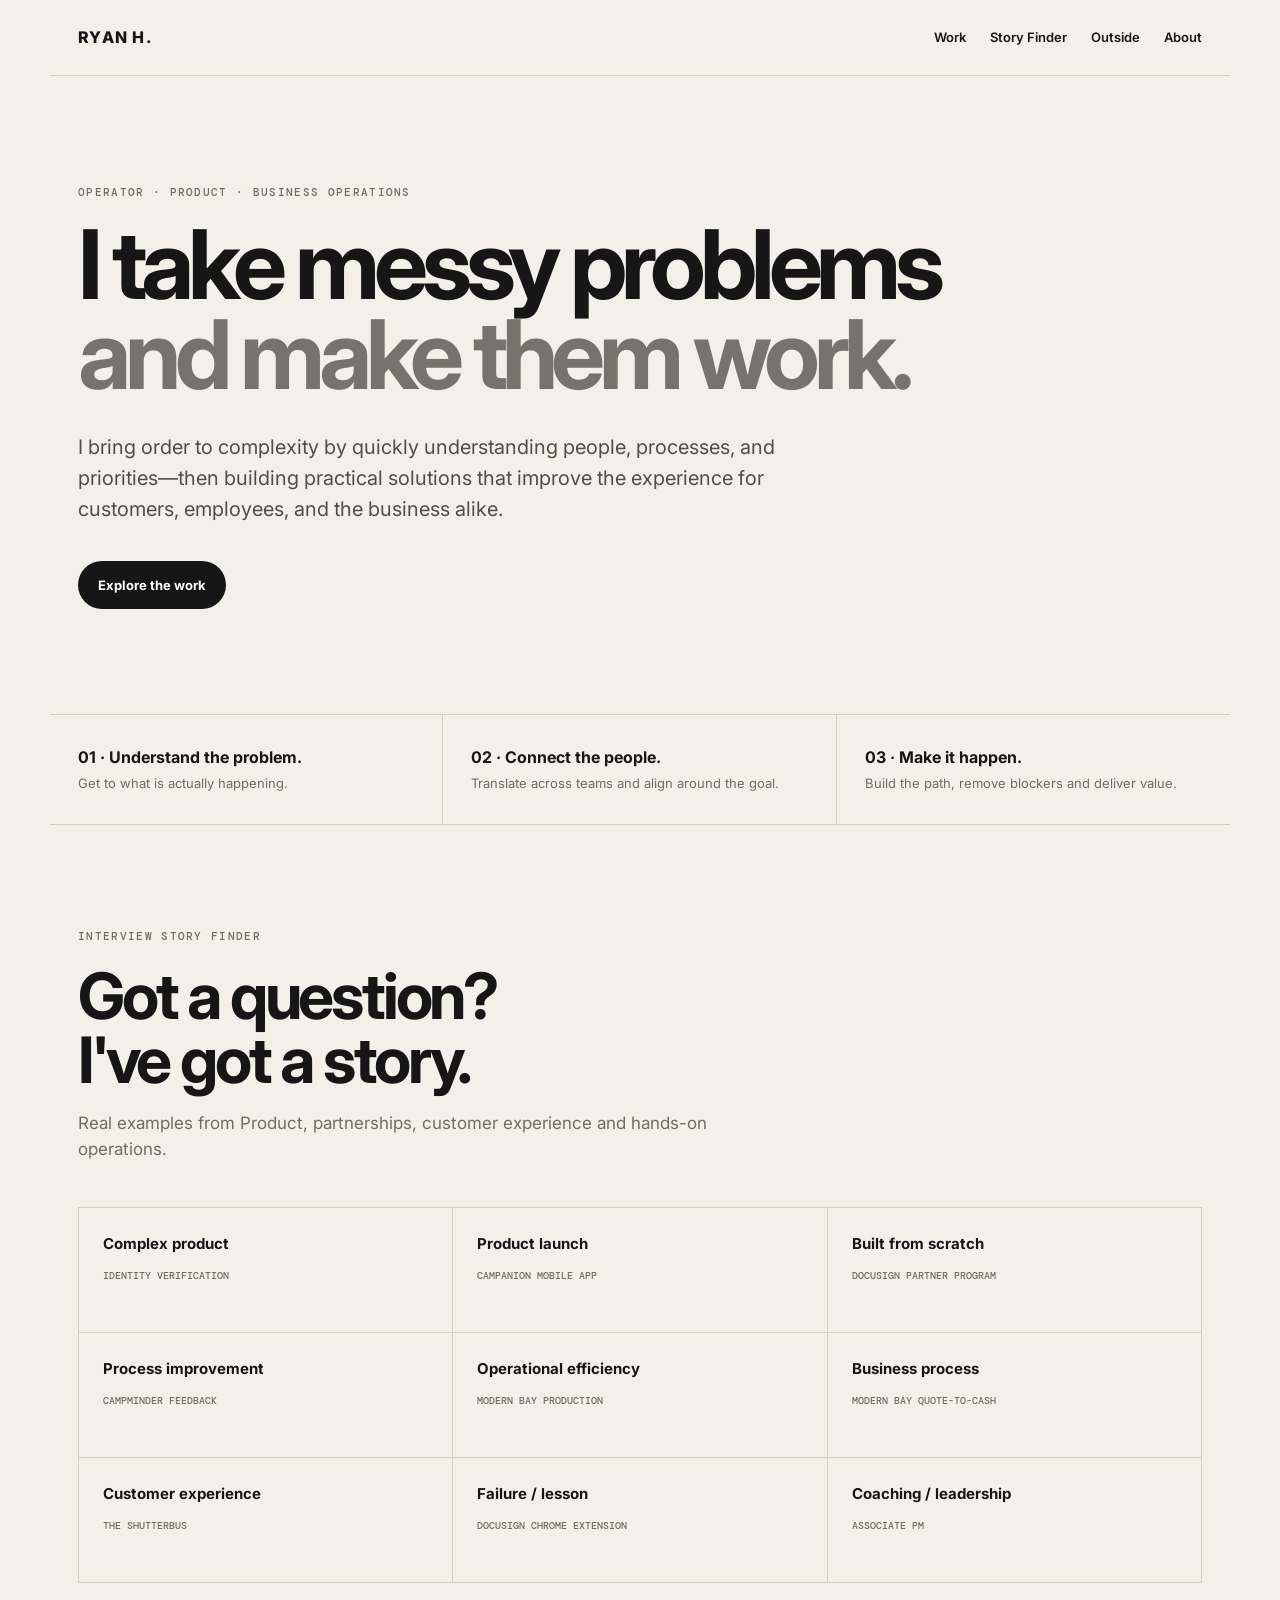
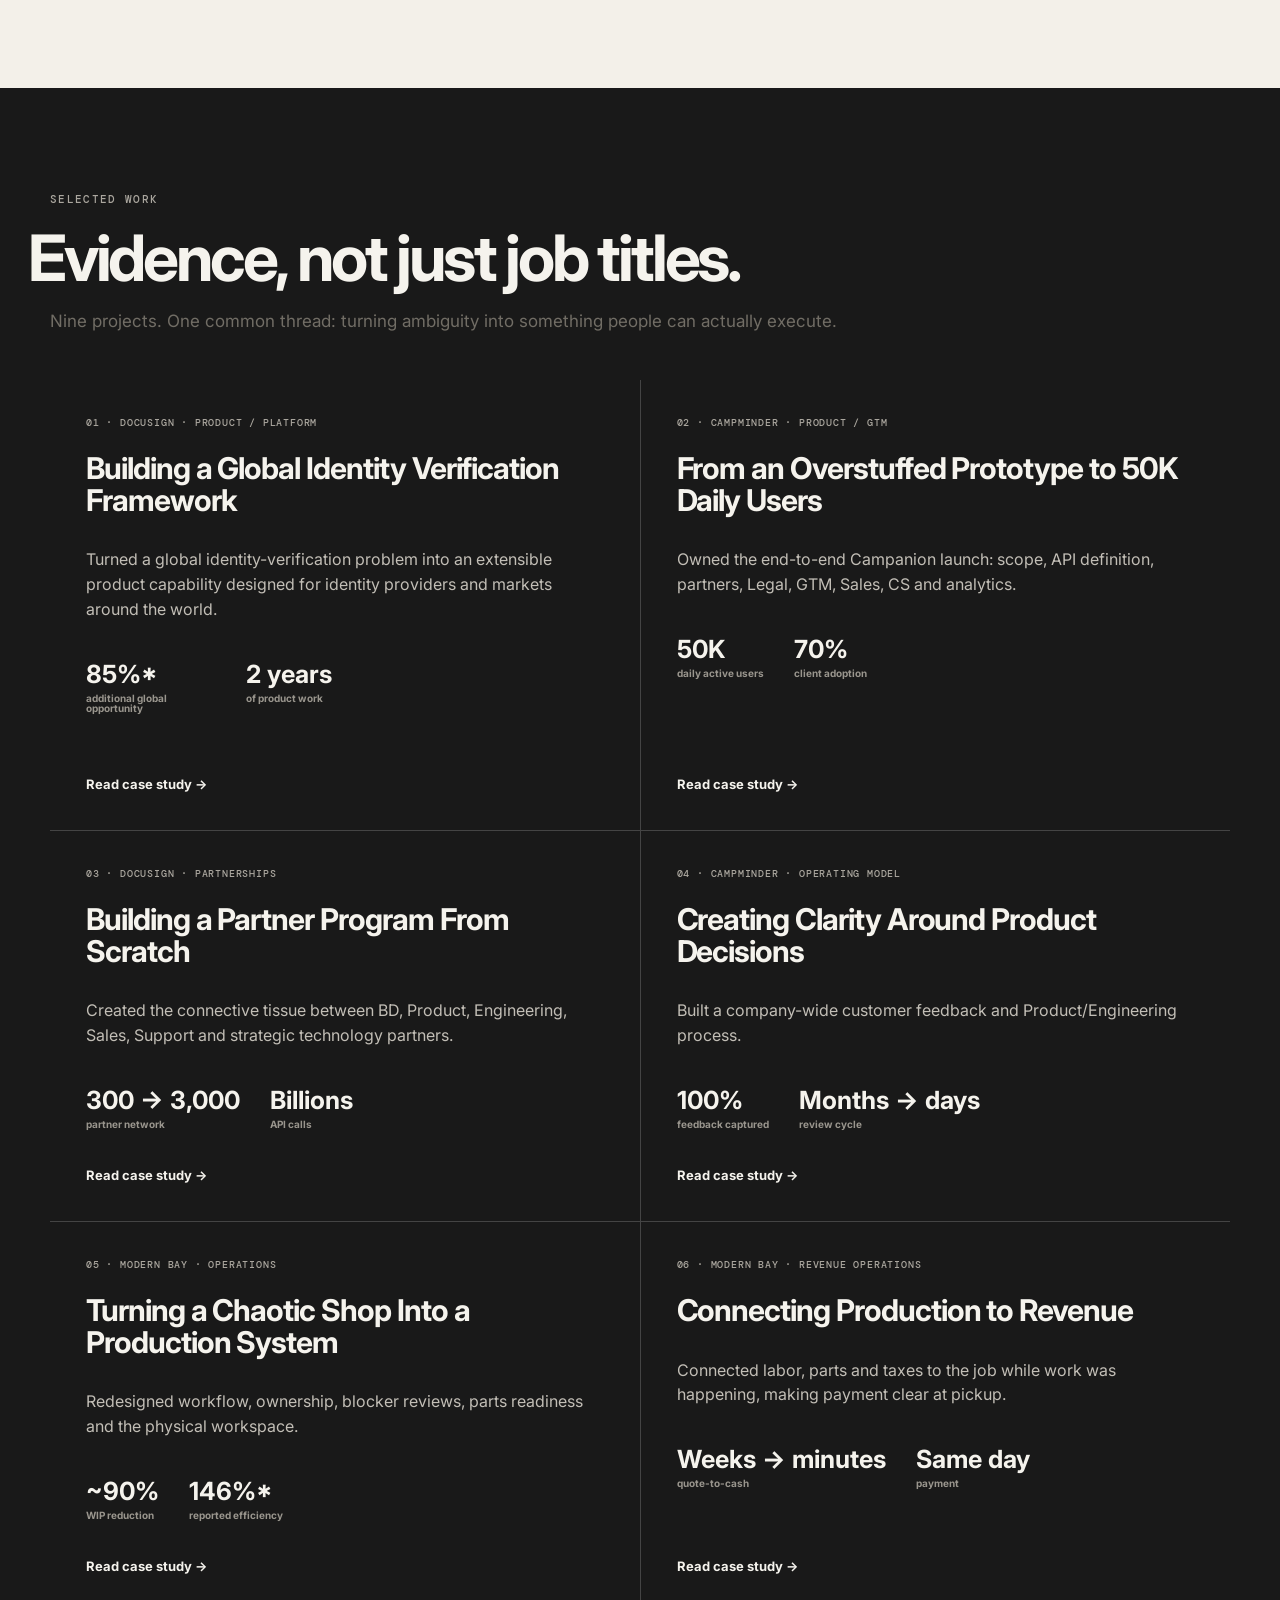
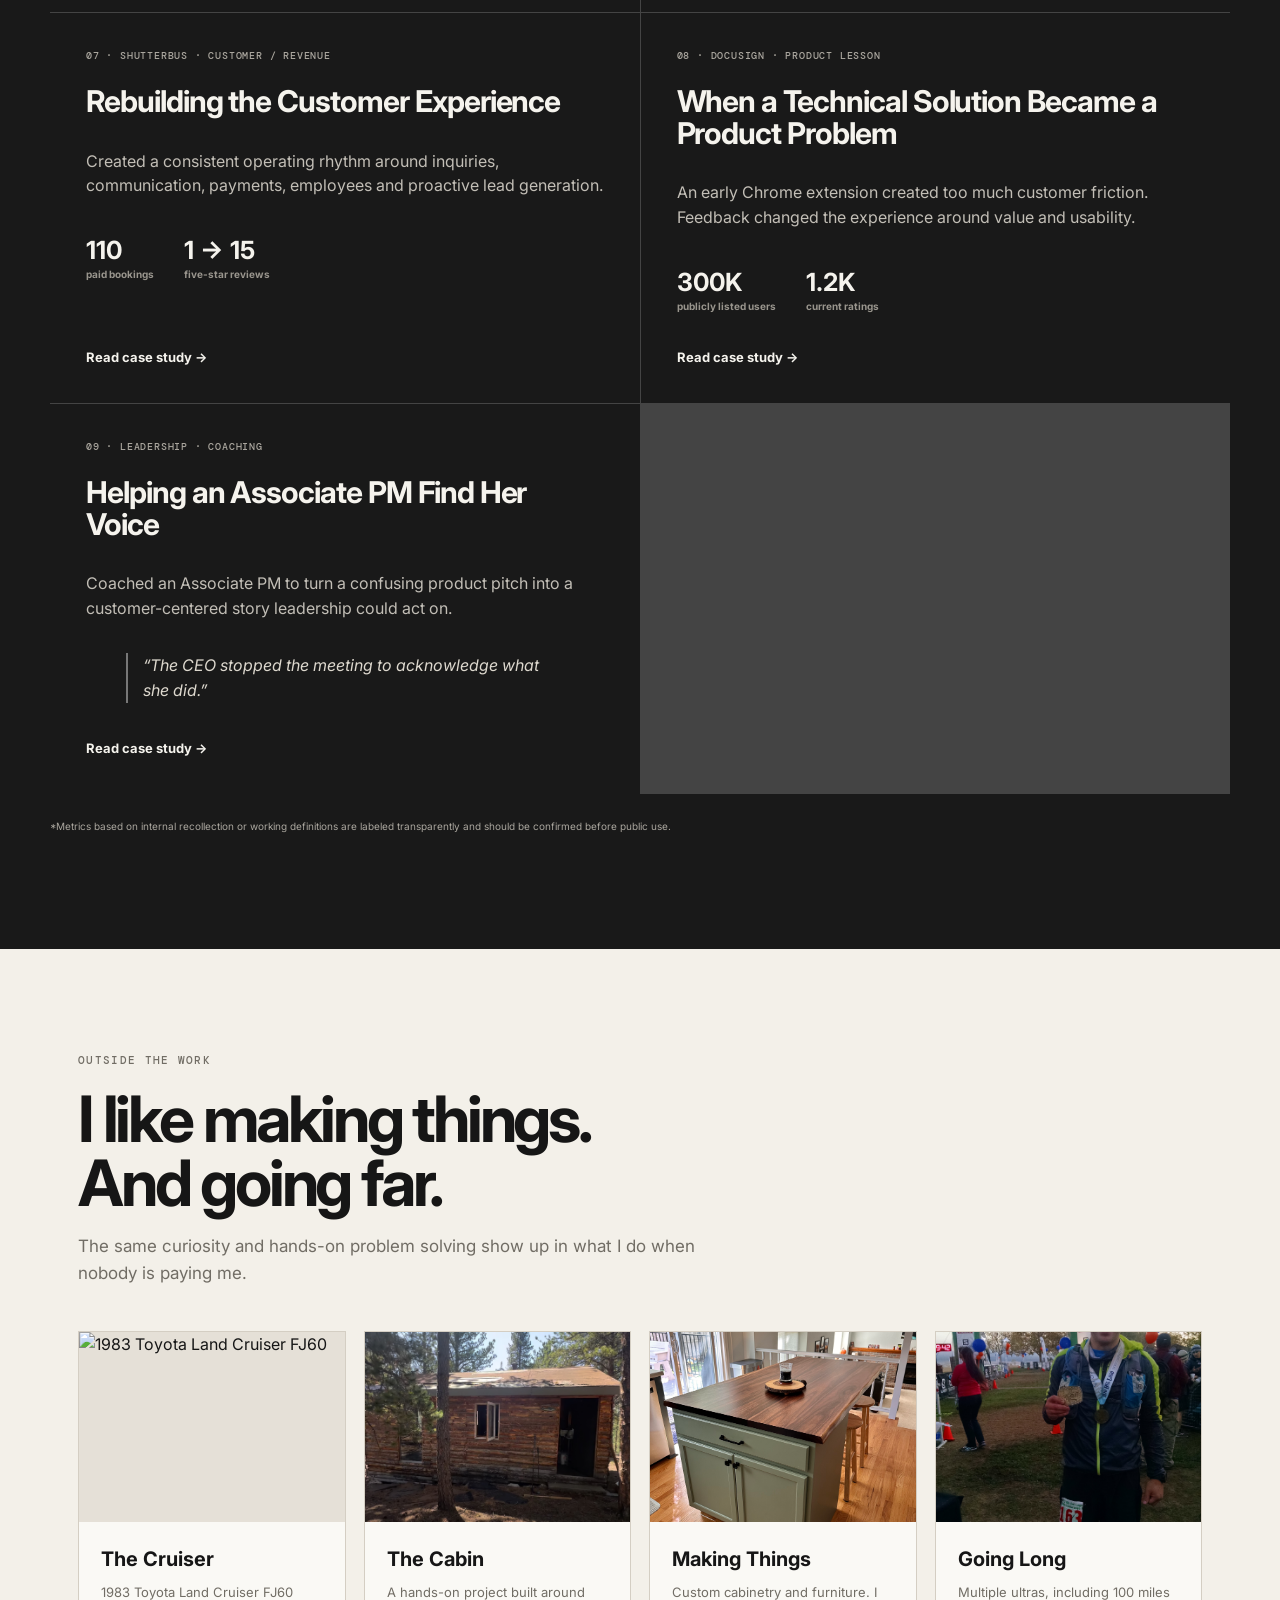
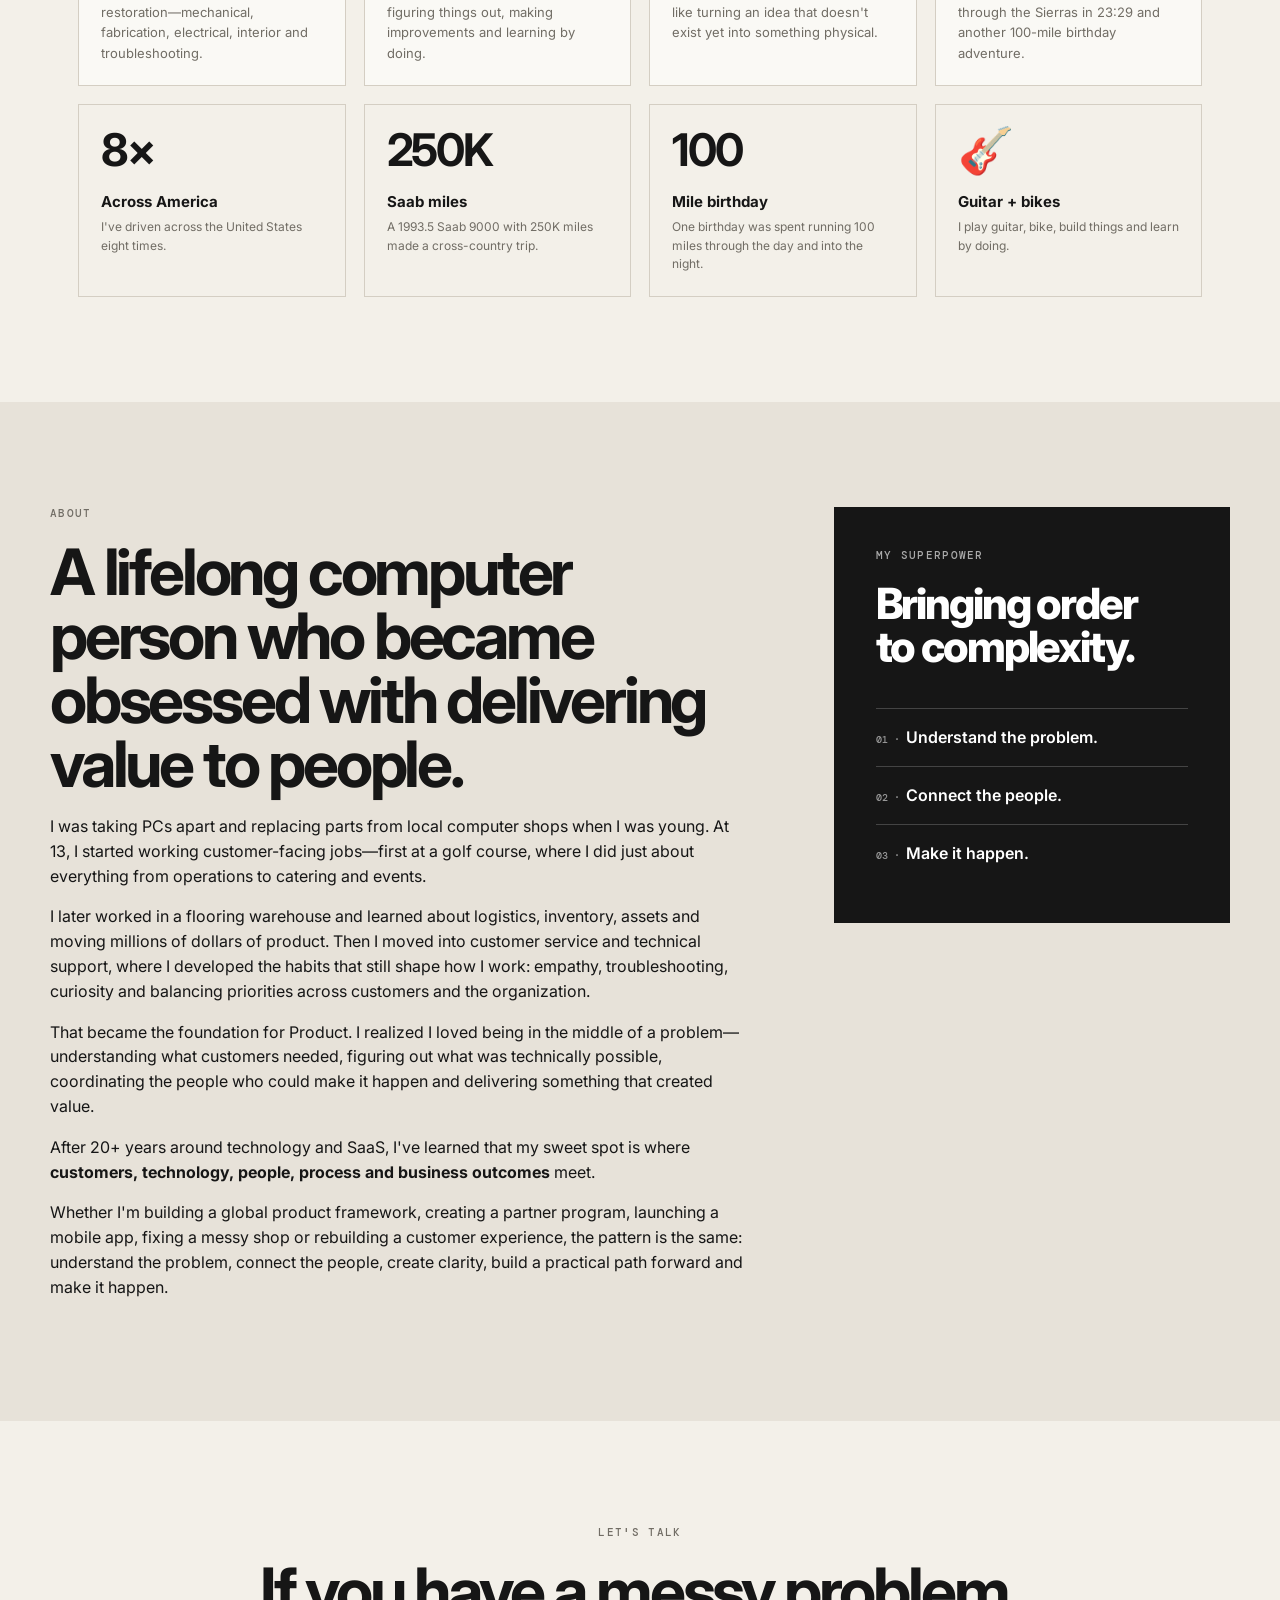
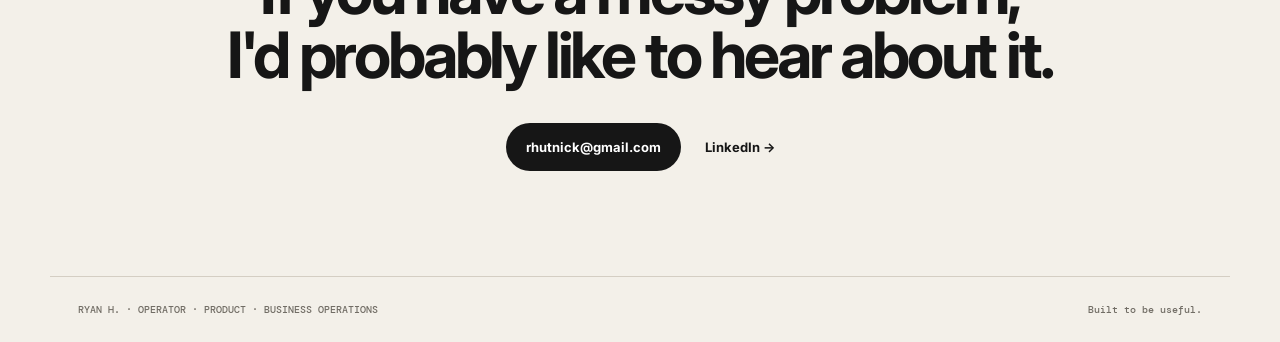
==== commit fe5620e7: "Add personal project descriptions and images Added personal project details including restoration of" ====
--- a/index.html
+++ b/index.html
@@ -16,10 +16,10 @@
 <article><label>08 · DOCUSIGN · PRODUCT LESSON</label><h3>When a Technical Solution Became a Product Problem</h3><p>An early Chrome extension created too much customer friction. Feedback changed the experience around value and usability.</p><div class="stats"><strong>300K<small>publicly listed users</small></strong><strong>1.2K<small>current ratings</small></strong></div><a href="case-extension.html">Read case study →</a></article>
 <article><label>09 · LEADERSHIP · COACHING</label><h3>Helping an Associate PM Find Her Voice</h3><p>Coached an Associate PM to turn a confusing product pitch into a customer-centered story leadership could act on.</p><blockquote>“The CEO stopped the meeting to acknowledge what she did.”</blockquote><a href="case-coaching.html">Read case study →</a></article></div><p class="note">*Metrics based on internal recollection or working definitions are labeled transparently and should be confirmed before public use.</p></section>
 <section id="outside" class="section"><div class="eyebrow">OUTSIDE THE WORK</div><h2>I like making things.<br>And going far.</h2><p class="intro">The same curiosity and hands-on problem solving show up in what I do when nobody is paying me.</p><div class="personal">
-<div class="personal-card"><div class="photo"><img src="assets/images/cruiser.jpg" alt="1983 Toyota Land Cruiser FJ60"><span>Add cruiser.jpg</span></div><h3>The Cruiser</h3><p>1983 Toyota Land Cruiser FJ60 restoration—mechanical, fabrication, electrical, interior and troubleshooting.</p></div>
-<div class="personal-card"><div class="photo"><img src="assets/images/cabin.jpg" alt="Cabin project"><span>Add cabin.jpg</span></div><h3>The Cabin</h3><p>A hands-on project built around figuring things out, making improvements and learning by doing.</p></div>
-<div class="personal-card"><div class="photo"><img src="assets/images/woodworking.jpg" alt="Custom cabinetry and furniture"><span>Add woodworking.jpg</span></div><h3>Making Things</h3><p>Custom cabinetry and furniture. I like turning an idea that doesn't exist yet into something physical.</p></div>
-<div class="personal-card"><div class="photo"><img src="assets/images/running.jpg" alt="Ultrarunning"><span>Add running.jpg</span></div><h3>Going Long</h3><p>Multiple ultras, including 100 miles through the Sierras in 23:29 and another 100-mile birthday adventure.</p></div></div>
+<div class="personal-card"><div class="photo"><img src="assets/images/cruiser.jpg" alt="1983 Toyota Land Cruiser FJ60"></div><h3>The Cruiser</h3><p>1983 Toyota Land Cruiser FJ60 restoration—mechanical, fabrication, electrical, interior and troubleshooting.</p></div>
+<div class="personal-card"><div class="photo"><img src="assets/images/cabin.jpg" alt="Cabin project"></div><h3>The Cabin</h3><p>A hands-on project built around figuring things out, making improvements and learning by doing.</p></div>
+<div class="personal-card"><div class="photo"><img src="assets/images/woodworking.jpg" alt="Custom cabinetry and furniture"></div><h3>Making Things</h3><p>Custom cabinetry and furniture. I like turning an idea that doesn't exist yet into something physical.</p></div>
+<div class="personal-card"><div class="photo"><img src="assets/images/running.jpg" alt="Ultrarunning"></div><h3>Going Long</h3><p>Multiple ultras, including 100 miles through the Sierras in 23:29 and another 100-mile birthday adventure.</p></div></div>
 <div class="facts"><div><strong>8×</strong><b>Across America</b><span>I've driven across the United States eight times.</span></div><div><strong>250K</strong><b>Saab miles</b><span>A 1993.5 Saab 9000 with 250K miles made a cross-country trip.</span></div><div><strong>100</strong><b>Mile birthday</b><span>One birthday was spent running 100 miles through the day and into the night.</span></div><div><strong>🎸</strong><b>Guitar + bikes</b><span>I play guitar, bike, build things and learn by doing.</span></div></div></section>
 <section id="about" class="about"><div><div class="eyebrow">ABOUT</div><h2>A lifelong computer person who became obsessed with delivering value to people.</h2><p>I was taking PCs apart and replacing parts from local computer shops when I was young. At 13, I started working customer-facing jobs—first at a golf course, where I did just about everything from operations to catering and events.</p><p>I later worked in a flooring warehouse and learned about logistics, inventory, assets and moving millions of dollars of product. Then I moved into customer service and technical support, where I developed the habits that still shape how I work: empathy, troubleshooting, curiosity and balancing priorities across customers and the organization.</p><p>That became the foundation for Product. I realized I loved being in the middle of a problem—understanding what customers needed, figuring out what was technically possible, coordinating the people who could make it happen and delivering something that created value.</p><p>After 20+ years around technology and SaaS, I've learned that my sweet spot is where <b>customers, technology, people, process and business outcomes</b> meet.</p><p>Whether I'm building a global product framework, creating a partner program, launching a mobile app, fixing a messy shop or rebuilding a customer experience, the pattern is the same: understand the problem, connect the people, create clarity, build a practical path forward and make it happen.</p></div><aside><div class="eyebrow">MY SUPERPOWER</div><div class="super">Bringing order<br>to complexity.</div><ol><li>Understand the problem.</li><li>Connect the people.</li><li>Make it happen.</li></ol></aside></section>
 <section class="section contact"><div class="eyebrow">LET'S TALK</div><h2>If you have a messy problem,<br>I'd probably like to hear about it.</h2><div class="actions"><a class="button" href="mailto:rhutnick@gmail.com">rhutnick@gmail.com</a><a class="link" href="https://www.linkedin.com/in/ryanhutnick/" target="_blank">LinkedIn →</a></div></section></main>
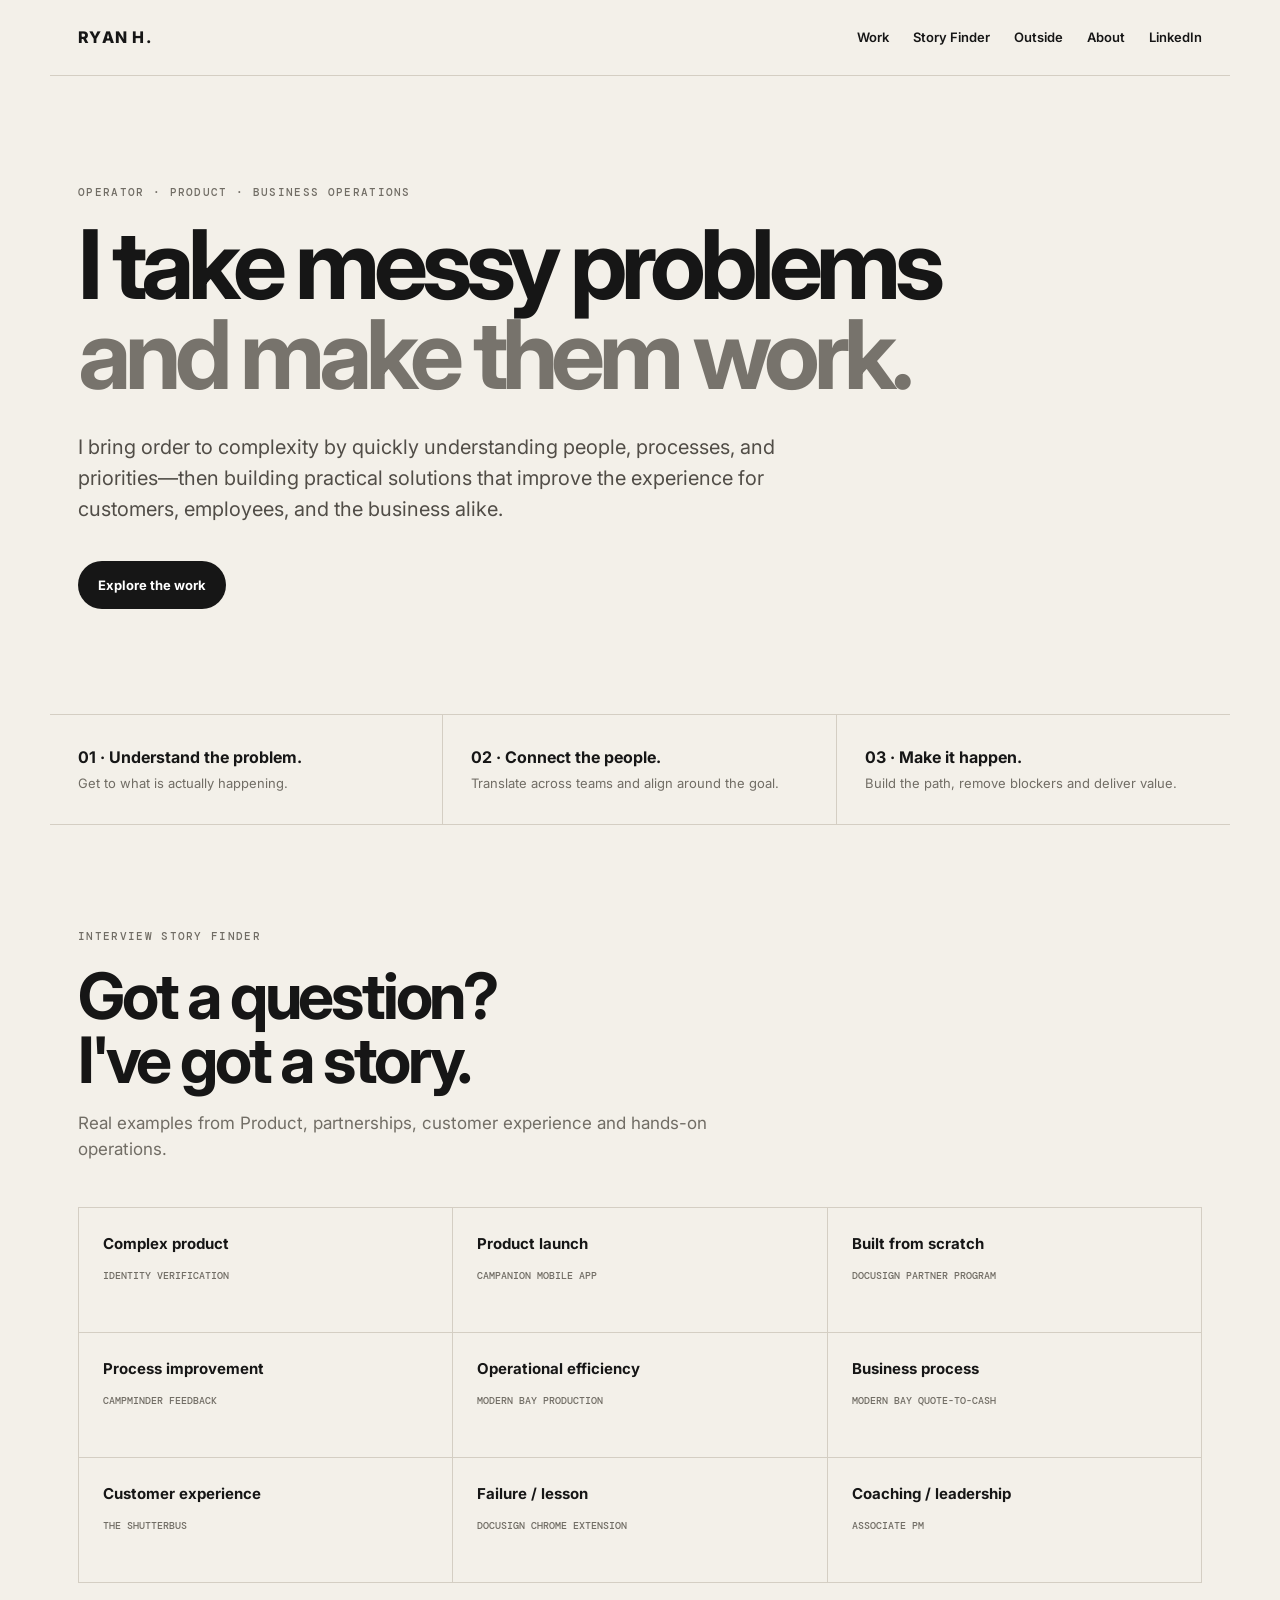
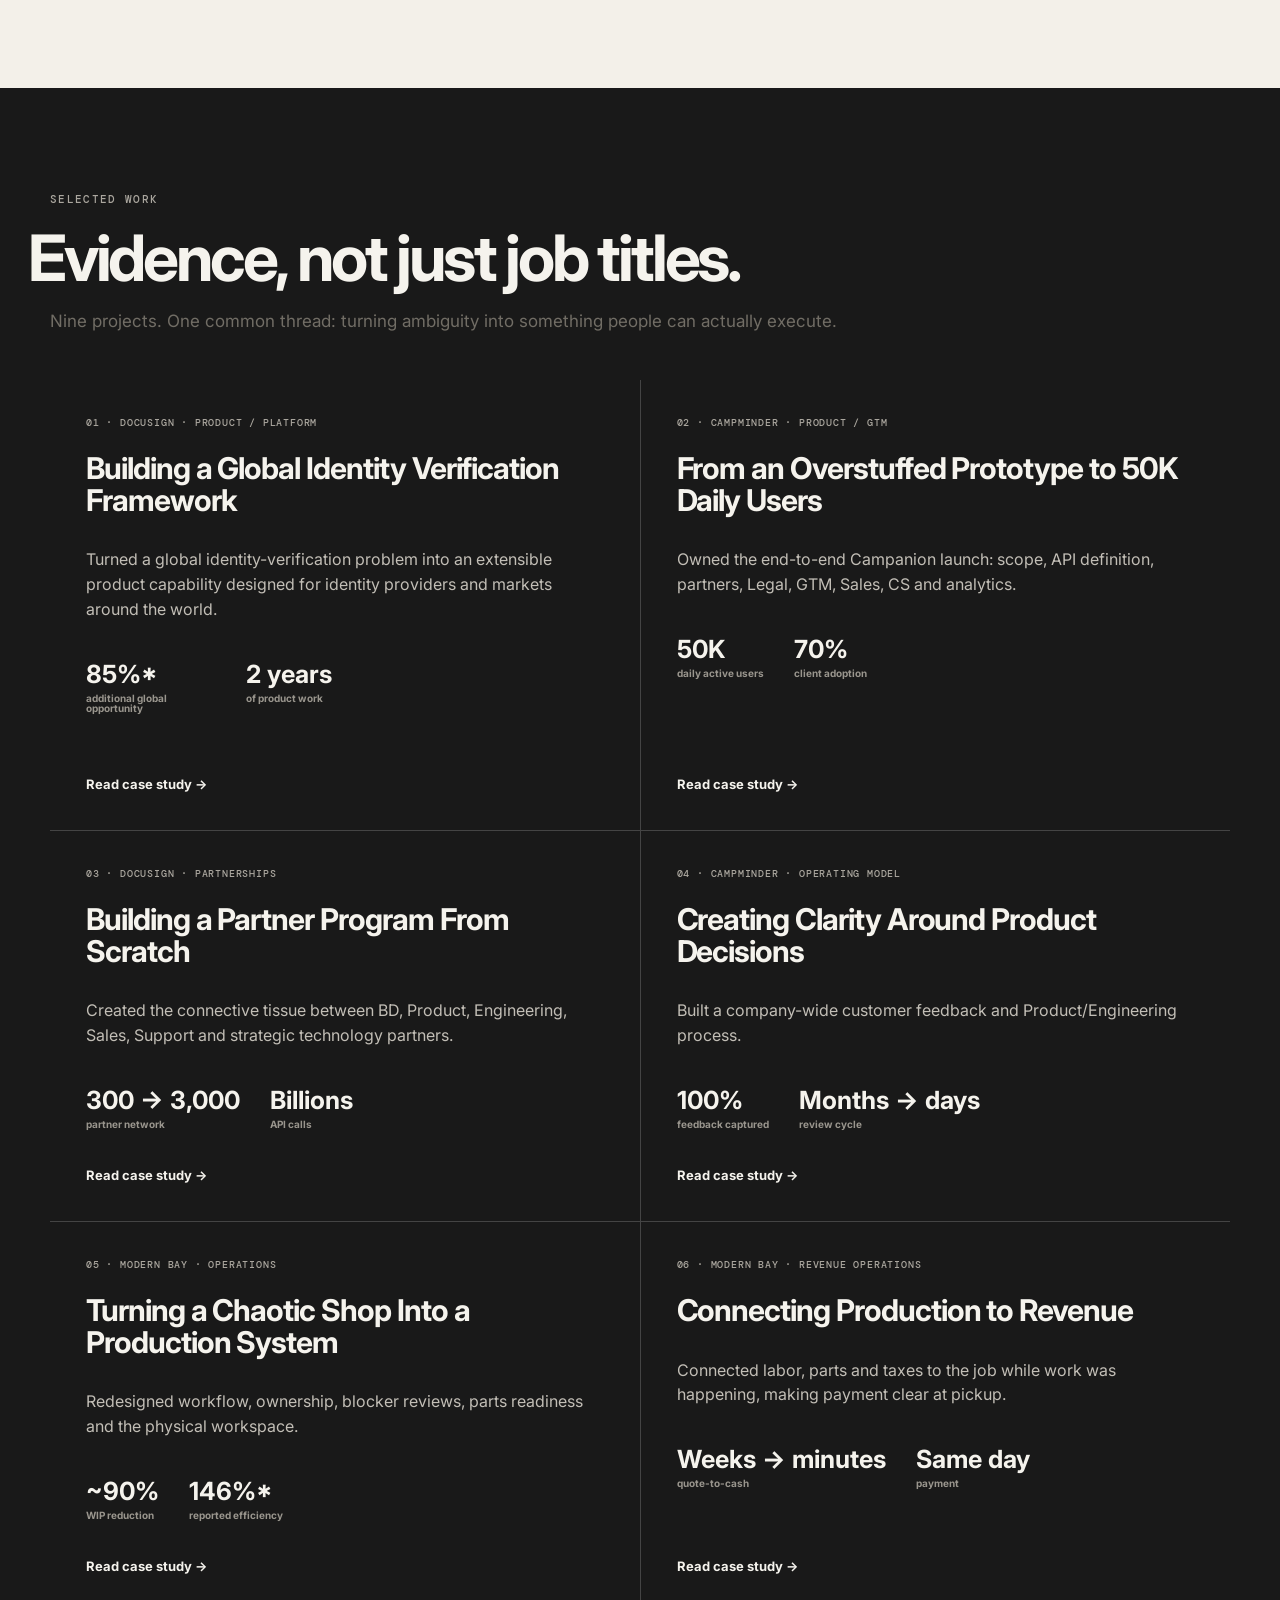
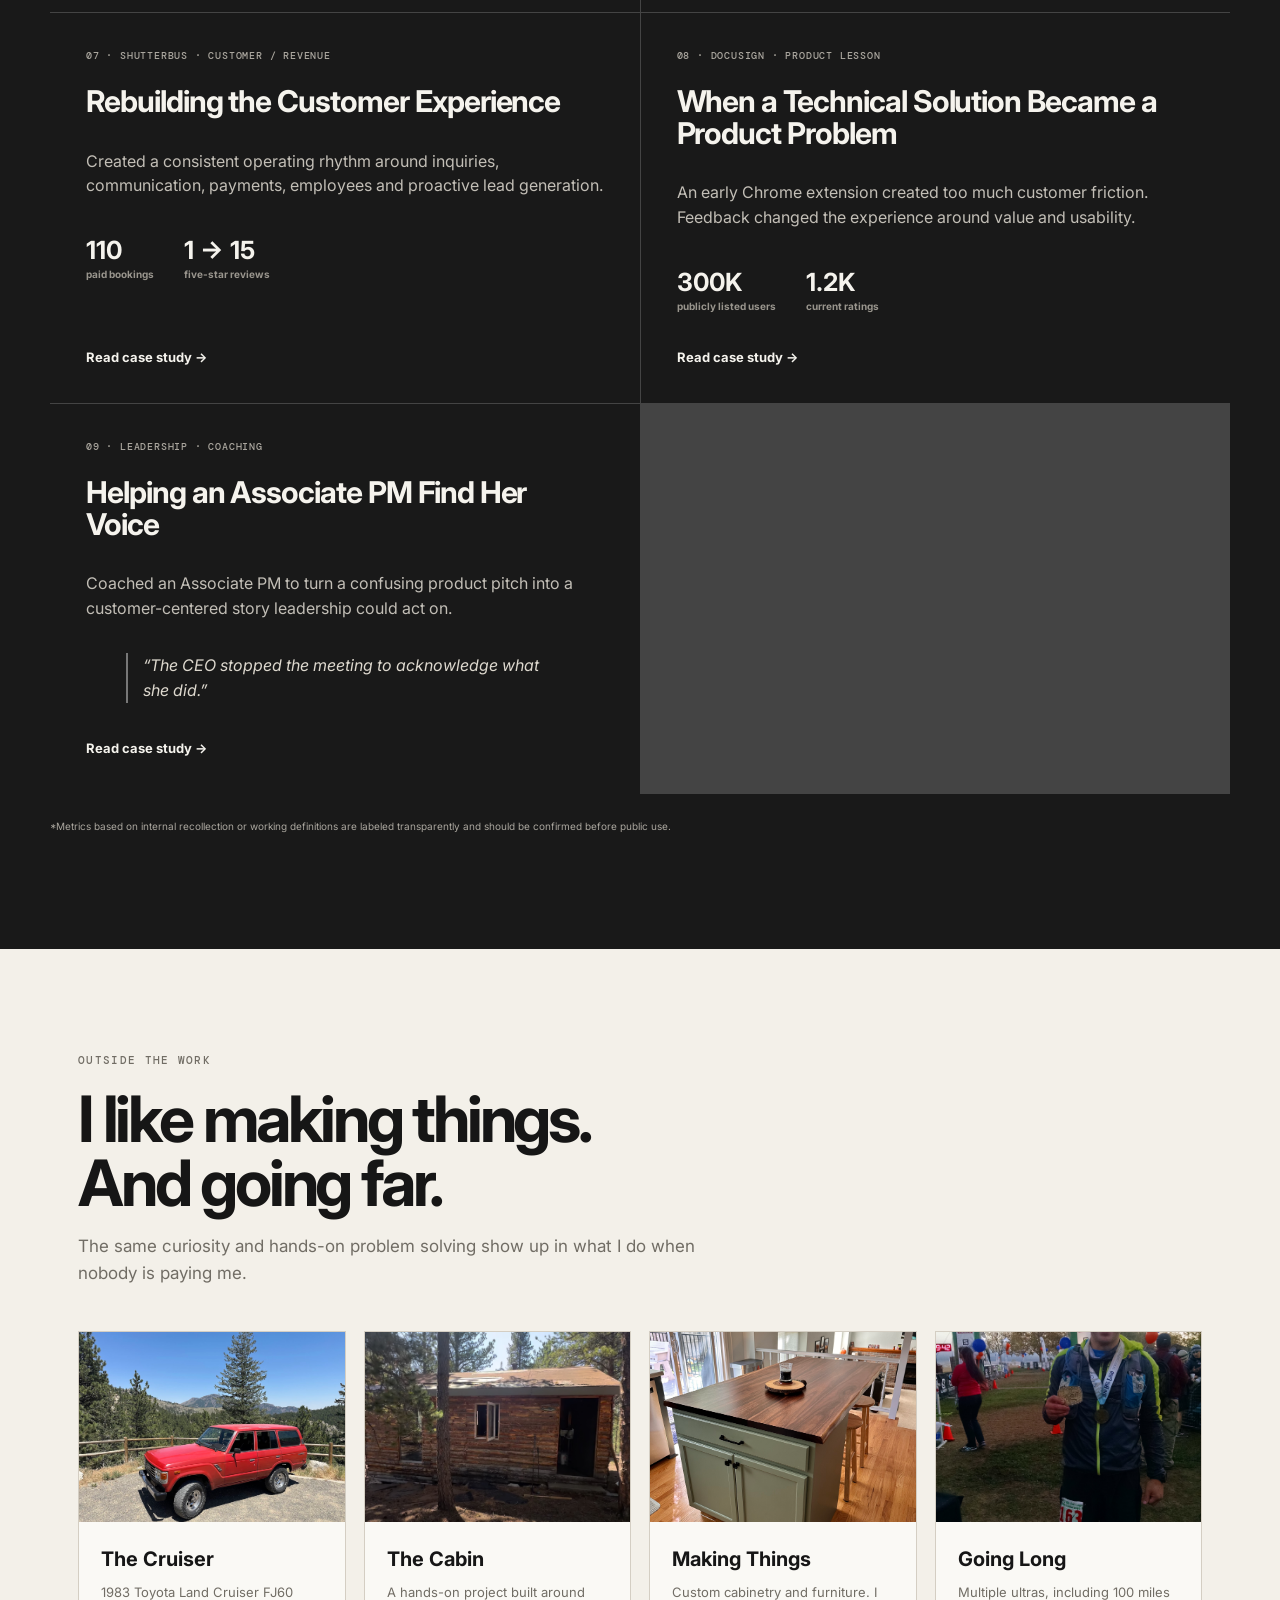
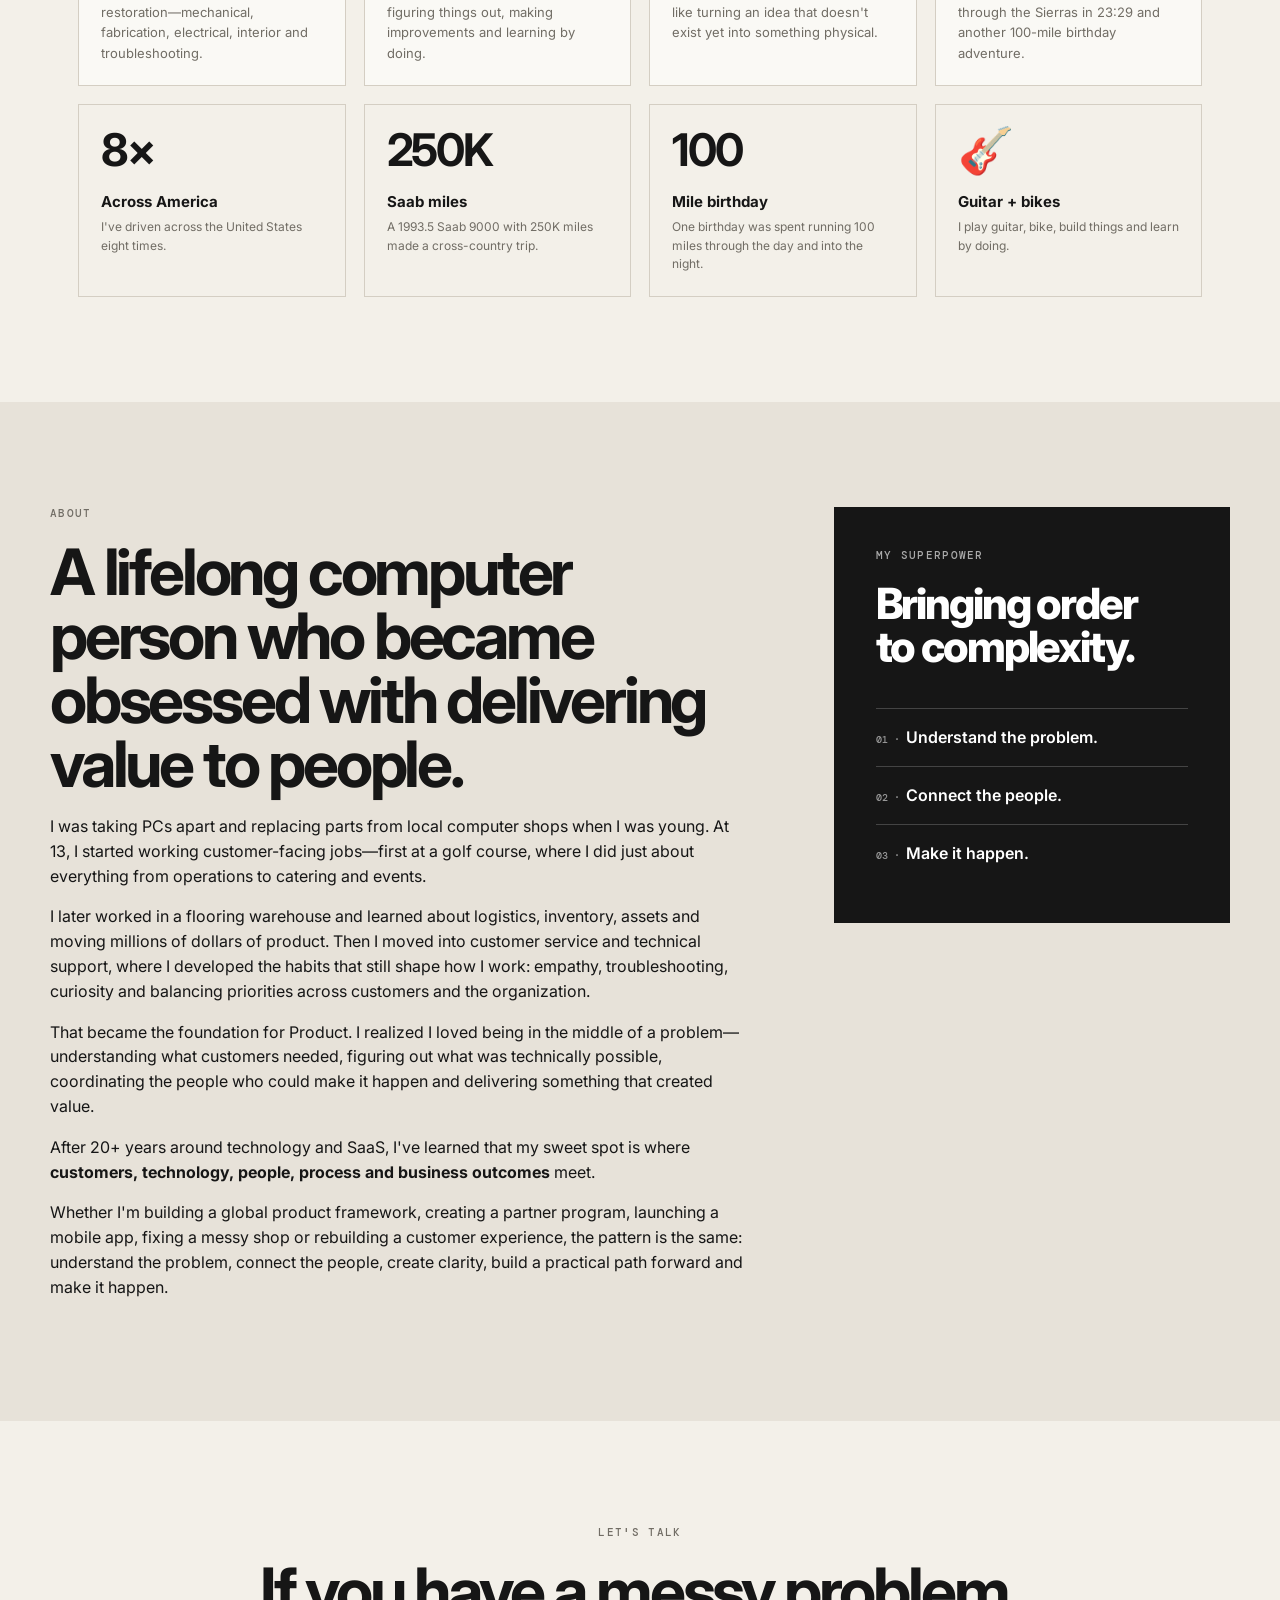
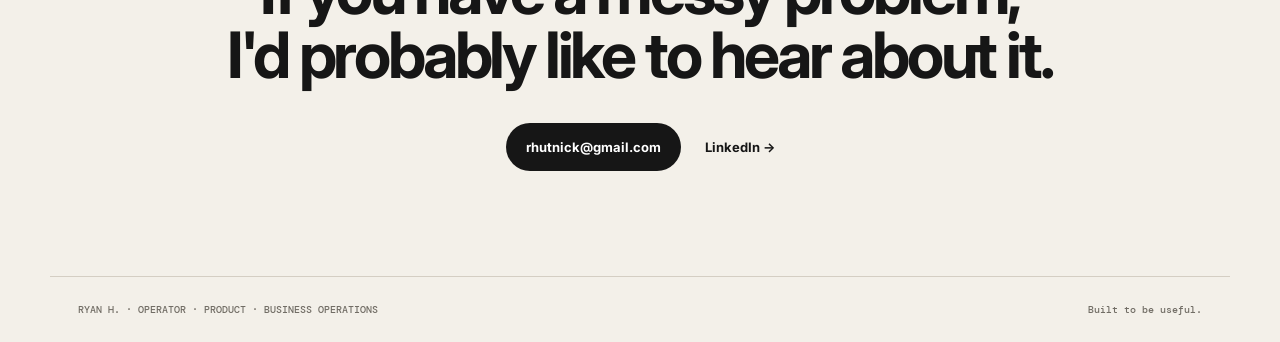
==== commit 92b7fa0d: "Add LinkedIn link to header navigation" ====
--- a/index.html
+++ b/index.html
@@ -1,6 +1,6 @@
 <!doctype html><html lang="en"><head><meta charset="utf-8"><meta name="viewport" content="width=device-width,initial-scale=1">
 <title>Ryan H. — Operator · Product · Business Operations</title><meta name="description" content="Ryan H. — bringing order to complexity across Product, Operations, technology and customers."><link rel="stylesheet" href="assets/styles.css"></head><body>
-<header><a class="brand" href="index.html">RYAN H.</a><nav><a href="#work">Work</a><a href="#finder">Story Finder</a><a href="#outside">Outside</a><a href="#about">About</a></nav></header>
+<header><a class="brand" href="index.html">RYAN H.</a><nav><a href="#work">Work</a><a href="#finder">Story Finder</a><a href="#outside">Outside</a><a href="#about">About</a><a href="https://www.linkedin.com/in/ryanhutnick/">LinkedIn</a></nav></header>
 <main><section class="hero"><div class="eyebrow">OPERATOR · PRODUCT · BUSINESS OPERATIONS</div><h1>I take messy problems<br><em>and make them work.</em></h1><p>I bring order to complexity by quickly understanding people, processes, and priorities—then building practical solutions that improve the experience for customers, employees, and the business alike.</p><div class="actions"><a class="button" href="#work">Explore the work</a></div></section>
 <section class="triad"><div><b>01 · Understand the problem.</b><span>Get to what is actually happening.</span></div><div><b>02 · Connect the people.</b><span>Translate across teams and align around the goal.</span></div><div><b>03 · Make it happen.</b><span>Build the path, remove blockers and deliver value.</span></div></section>
 <section id="finder" class="section"><div class="eyebrow">INTERVIEW STORY FINDER</div><h2>Got a question?<br>I've got a story.</h2><p class="intro">Real examples from Product, partnerships, customer experience and hands-on operations.</p><div class="grid">
